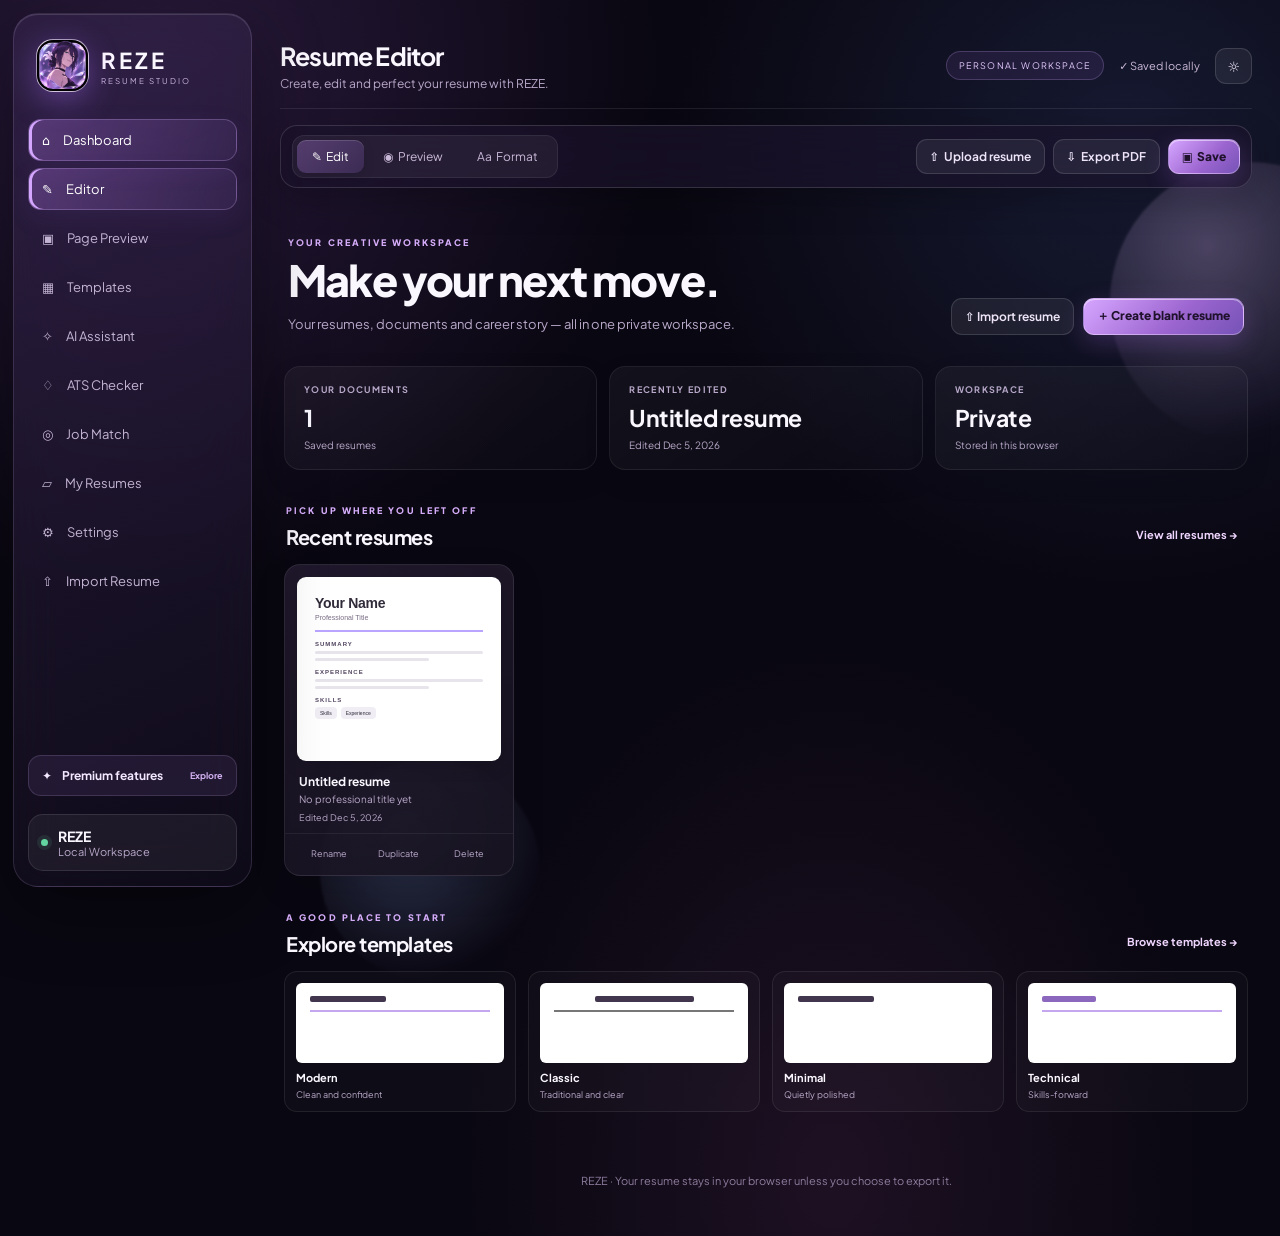
==== index.html @ 93ca51ef "Refresh REZE asset cache after upload navigation fix" ====
<!doctype html>
<html lang="en">
<head>
<meta charset="UTF-8"><meta name="viewport" content="width=device-width,initial-scale=1"><meta name="theme-color" content="#171222">
<title>REZE — Liquid Glass Resume Studio</title><meta name="description" content="A premium, private resume studio. Create, refine and preview your next move."><link rel="preload" as="image" href="./reze-logo.png"><link rel="stylesheet" href="./styles.css?v=reze-groq-hybrid-v1-20261116-uploadfix2-fix1">
</head>
<body>
<div class="app-shell">
<aside class="sidebar"><div class="brand"><div class="brand-mark"><img src="./reze-logo.png" alt="REZE anime-inspired character logo"></div><div><b>REZE</b><small>RESUME STUDIO</small></div></div>
<nav id="nav"><button class="nav-item active" data-view="dashboard">⌂ <span>Dashboard</span></button><button class="nav-item active" data-view="editor">✎ <span>Editor</span></button><button class="nav-item" data-view="preview">▣ <span>Page Preview</span></button><button class="nav-item" data-view="templates">▦ <span>Templates</span></button><button class="nav-item" data-view="assistant">✧ <span>AI Assistant</span></button><button class="nav-item" data-view="ats">♢ <span>ATS Checker</span></button><button class="nav-item" data-view="match">◎ <span>Job Match</span></button><button class="nav-item" data-view="resumes">▱ <span>My Resumes</span></button><button class="nav-item" data-view="settings">⚙ <span>Settings</span></button></nav>
<div class="side-bottom"><details class="premium-menu"><summary>✦ <span>Premium features</span><em>Explore</em></summary><div class="premium-menu-panel"><b>REZE Premium</b><small>Optional upgrades planned for a future release.</small><div class="premium-feature">Cloud AI resume analysis <i>Coming soon</i></div><div class="premium-feature">Advanced ATS insights <i>Coming soon</i></div><div class="premium-feature">Premium template collection <i>Coming soon</i></div><div class="premium-feature">Job-specific resume tailoring <i>Coming soon</i></div><p>No payment is collected in this version.</p></div></details><div class="workspace"><span class="status-dot"></span><div><b>REZE</b><small>Local Workspace</small></div></div></div></aside>
<main class="main"><header class="topbar"><div><h1>Resume Editor</h1><p>Create, edit and perfect your resume with REZE.</p></div><div class="top-actions"><span class="draft-label">PERSONAL WORKSPACE</span><span id="saveState">✓ Saved locally</span><button class="icon-btn" id="themeToggle" title="Toggle theme">☼</button></div></header>
<div class="toolbar"><div class="tabs"><button class="tab active" data-view="editor">✎ &nbsp;Edit</button><button class="tab" data-view="preview">◉ &nbsp;Preview</button><button class="tab" data-view="templates">Aa &nbsp;Format</button></div><div class="toolbar-actions"><button class="btn secondary" type="button" id="openUpload">⇧ &nbsp;Upload resume</button><input id="importFile" type="file" accept=".json,.txt,.pdf,.docx" hidden><button class="btn secondary" id="exportPdf">⇩ &nbsp;Export PDF</button><button class="btn primary" id="saveBtn">▣ &nbsp;Save</button></div></div>
<section id="view-dashboard" class="view active">
<div class="dashboard-shell">
  <div class="dashboard-welcome"><div><div class="eyebrow">YOUR CREATIVE WORKSPACE</div><h2>Make your next move.</h2><p>Your resumes, documents and career story — all in one private workspace.</p></div><div class="dashboard-actions"><button class="btn secondary" id="dashboardImport">⇧ Import resume</button><button class="btn primary" id="dashboardCreate">＋ Create blank resume</button></div></div>
  <div class="dashboard-stat-row"><div class="dashboard-stat"><span>YOUR DOCUMENTS</span><b id="dashboardDocCount">0</b><small>Saved resumes</small></div><div class="dashboard-stat"><span>RECENTLY EDITED</span><b id="dashboardRecentName">—</b><small id="dashboardRecentDate">No recent activity</small></div><div class="dashboard-stat"><span>WORKSPACE</span><b>Private</b><small>Stored in this browser</small></div></div>
  <div class="dashboard-section-heading"><div><div class="eyebrow">PICK UP WHERE YOU LEFT OFF</div><h3>Recent resumes</h3></div><button class="text-action" id="dashboardViewAll">View all resumes →</button></div>
  <div class="resume-card-grid" id="dashboardRecentGrid"><div class="dashboard-empty"><div class="empty-symbol">✧</div><h3>Your next chapter starts here.</h3><p>Create a blank resume or import an existing document. Your first draft will appear here.</p><button class="btn primary" id="dashboardEmptyCreate">Create your first resume</button></div></div>
  <div class="dashboard-section-heading template-discovery-head"><div><div class="eyebrow">A GOOD PLACE TO START</div><h3>Explore templates</h3></div><button class="text-action" id="dashboardTemplates">Browse templates →</button></div>
  <div class="dashboard-template-strip"><button class="dashboard-template" data-dashboard-template="modern"><span class="mini-paper modern-paper"></span><b>Modern</b><small>Clean and confident</small></button><button class="dashboard-template" data-dashboard-template="classic"><span class="mini-paper classic-paper"></span><b>Classic</b><small>Traditional and clear</small></button><button class="dashboard-template" data-dashboard-template="minimal"><span class="mini-paper minimal-paper"></span><b>Minimal</b><small>Quietly polished</small></button><button class="dashboard-template" data-dashboard-template="technical"><span class="mini-paper technical-paper"></span><b>Technical</b><small>Skills-forward</small></button></div>
</div></section>
<section id="view-upload" class="view"><div class="upload-page"><div class="upload-title"><div class="upload-title-icon">⇧</div><div><div class="eyebrow">DOCUMENT WORKSPACE</div><h2>Import your resume</h2><p>Bring your existing resume into REZE and turn it into an editable draft.</p></div></div><div class="upload-dropzone" id="uploadDropzone" role="button" tabindex="0" aria-label="Choose a resume file"><div class="upload-cloud">⇧</div><h3>Drop your resume here</h3><p>or choose a file from your device</p><button class="btn primary browse-btn" id="browseFiles" type="button">▱ &nbsp; Browse files</button><div class="format-row"><span class="format-chip pdf-chip">PDF</span><span class="format-chip docx-chip">DOCX</span><span class="format-chip">TXT</span><span class="format-chip json-chip">{ } JSON</span><i></i><small>Up to 20 MB</small></div></div><div id="uploadProgress" class="upload-progress" hidden aria-live="polite"><div class="upload-progress-top"><div class="upload-progress-file"><span class="upload-progress-icon">⇧</span><div><b id="uploadProgressName">Preparing upload</b><small id="uploadProgressStatus">Getting your file ready…</small></div></div><strong id="uploadProgressPercent">0%</strong></div><div class="upload-progress-track" role="progressbar" aria-label="Upload progress" aria-valuemin="0" aria-valuemax="100" aria-valuenow="0" id="uploadProgressBar"><i id="uploadProgressFill"></i></div></div><div class="upload-panels"><div class="upload-panel"><h3>☷ &nbsp; Import options</h3><label class="import-choice"><input type="radio" name="importMode" value="extract" checked><span><b>Extract text into editor</b><small>Convert your resume into editable sections (recommended)</small></span></label><p class="hint">Your original file is kept separately and is never overwritten.</p></div><div class="upload-panel"><div class="upload-files-head"><h3>▤ &nbsp; Your files</h3><button class="mini-tool upload-manage-toggle" id="toggleFileManage" type="button" aria-pressed="false" title="Select files to manage">✎ &nbsp; Edit</button></div><div id="uploadSelectionBar" class="upload-selection-bar" hidden><label class="upload-select-all"><input id="selectAllUploads" type="checkbox"> Select all</label><span id="uploadSelectionCount">0 selected</span><div class="upload-selection-actions"><button class="btn danger-soft" id="deleteSelectedUploads" type="button" disabled>Delete</button><button class="btn secondary" id="moreUploadActions" type="button" disabled title="More file actions will be added later">More options · soon</button></div></div><div id="uploadFileCard" class="upload-empty">Your document library is empty. Upload a file to get started.</div><div class="upload-file-actions" id="uploadFileActions" hidden><button class="btn secondary" id="downloadOriginalUpload" type="button">Download original</button><button class="btn primary" id="downloadEditedUpload" type="button">Download edited copy</button></div></div></div><section class="uploaded-editor-panel" id="uploadedEditorPanel" hidden><div class="uploaded-editor-head"><div><div class="eyebrow">YOUR UPLOADED DOCUMENT</div><h3 id="uploadedDocTitle">Document workspace</h3><p>View the original and edit the extracted document content here. Your original upload remains untouched.</p></div><div class="uploaded-editor-actions"><button class="btn secondary" id="saveUploadedEdits" type="button">Save edits</button><button class="btn primary" id="exportUploadedEdits" type="button">Export edited copy</button></div></div><div class="uploaded-editor-grid"><div class="uploaded-original-column"><div class="uploaded-column-title">Original upload <span class="original-lock">Original · unchanged</span></div><div id="uploadedOriginalViewer" class="uploaded-original-viewer"><div class="upload-empty">Your uploaded document preview will appear here.</div></div></div><div class="uploaded-edit-column"><div class="uploaded-column-title">Editable version <span class="edit-status" id="uploadedEditStatus">Ready to edit</span></div><div class="uploaded-edit-hint">Click anywhere in the document and edit the text directly. Use the toolbar for basic formatting.</div><div class="uploaded-format-toolbar"><button type="button" data-upload-command="bold"><b>B</b></button><button type="button" data-upload-command="italic"><i>I</i></button><button type="button" data-upload-command="underline"><u>U</u></button><button type="button" data-upload-command="insertUnorderedList">• List</button><button type="button" data-upload-command="undo">↶</button><button type="button" data-upload-command="redo">↷</button></div><article id="uploadedEditableDocument" class="uploaded-editable-document" contenteditable="true" spellcheck="true" aria-label="Editable imported document"></article></div></div><p class="uploaded-export-note">The edited copy is rebuilt from the editable content. Complex original formatting may not be preserved exactly when exporting.</p></section><div class="upload-privacy">◇ &nbsp; Your files stay in this browser unless you export them.</div><div class="upload-note"><b>About same-format downloads</b><p>REZE keeps the original untouched and can export your edited resume as PDF or DOCX. Exported files retain the selected format, but the layout may be rebuilt from the editable resume fields rather than perfectly matching the source document.</p></div></div></section>
<section id="view-editor" class="view"><div class="editor-layout"><div class="form-card"><div class="section-head editor-heading"><div><div class="eyebrow">YOUR DOCUMENT WORKSPACE</div><h2>Build your story.</h2><p>Make changes on the left. Your resume updates instantly on the right.</p></div><button class="btn small secondary" id="clearBtn">Reset draft</button></div><div class="editor-progress"><div><span>Resume completeness</span><b id="editorProgressValue">0%</b></div><div class="progress-track"><i id="editorProgressBar"></i></div></div><div class="field-grid"><label>Full name<input data-field="name" placeholder="Your full name"></label><label>Professional title<input data-field="title" placeholder="e.g. Cybersecurity Analyst"></label><label>Email<input data-field="email" type="email" placeholder="you@example.com"></label><label>Phone<input data-field="phone" placeholder="+91 ..."></label><label>Location<input data-field="location" placeholder="City, Country"></label><label>LinkedIn / Portfolio<input data-field="links" placeholder="linkedin.com/in/..."></label></div>
<div class="form-section"><h3>Professional summary</h3><textarea data-field="summary" rows="4" placeholder="Write a concise professional summary..."></textarea></div>
<div class="form-section"><div class="section-head"><h3>Work experience</h3><button class="btn small secondary" id="addExperience">＋ Add role</button></div><div id="experienceList"></div></div>
<div class="form-section"><div class="section-head"><h3>Education</h3><button class="btn small secondary" id="addEducation">＋ Add education</button></div><div id="educationList"></div></div>
<div class="form-section"><div class="section-head"><div><h3>Skills</h3><span class="hint">Add a bold heading followed by its description.</span></div><button class="btn small secondary" id="addSkillGroup" type="button">＋ Add heading</button></div><div id="skillGroupList"></div></div>
<div class="form-section"><div class="section-head"><h3>Projects & certifications</h3><button class="btn small secondary" id="addExtra">＋ Add item</button></div><div id="extraList"></div></div>
</div><aside class="preview-card"><div class="preview-head"><div><b>Live document</b><small><span class="live-indicator"></span> Updates as you type</small></div><div class="preview-tools"><button class="mini-tool" id="zoomOut" type="button" title="Zoom out">−</button><span id="zoomValue">100%</span><button class="mini-tool" id="zoomIn" type="button" title="Zoom in">＋</button><button class="mini-tool" id="fitPreview" type="button" title="Fit page">Fit</button><select id="paperSize"><option>A4</option><option>Letter</option></select></div></div><div id="editorPreviewPages" class="editor-preview-pages" aria-live="polite"></div><article id="resumePreview" class="resume-paper" aria-hidden="true"></article></aside></div></section>
<section id="view-preview" class="view">
<div class="page-preview-workspace">
 <div class="page-preview-heading"><div><div class="eyebrow">DOCUMENT LAYOUT</div><h2>Page Preview</h2><p>See how your resume flows across real A4 pages before exporting.</p></div>
  <div class="page-preview-controls">
   <span class="page-count-pill" id="pageCountLabel">Preparing pages…</span>
   <button class="mini-tool" id="largeZoomOut" type="button" aria-label="Zoom out">−</button><span id="largeZoomValue">100%</span><button class="mini-tool" id="largeZoomIn" type="button" aria-label="Zoom in">＋</button>
   <button class="btn secondary" id="editFromPreview" type="button">✎ &nbsp; Edit fields</button><button class="btn primary" id="togglePreviewEdit" type="button" aria-pressed="false">✎ &nbsp; Edit on page</button>
   <select id="previewPaperSize" aria-label="Paper size"><option value="A4">A4</option><option value="Letter">Letter</option></select>
   <button class="btn secondary" id="downloadOriginal" type="button">Original file</button>
   <button class="btn secondary" id="downloadWorking" type="button">Working copy</button>
   <button class="btn primary" id="printBtn">Export PDF</button>
  </div>
 </div>
 <div id="previewEditTools" class="preview-edit-tools" hidden aria-label="Resume text formatting"><span class="preview-edit-hint">Choose a section’s pencil to edit it, or edit anywhere on the page</span><button type="button" data-preview-command="bold" title="Bold"><b>B</b></button><button type="button" data-preview-command="italic" title="Italic"><i>I</i></button><button type="button" data-preview-command="underline" title="Underline"><u>U</u></button><button type="button" data-preview-command="insertUnorderedList" title="Bulleted list">• List</button><button type="button" data-preview-command="undo" title="Undo">↶</button><button type="button" data-preview-command="redo" title="Redo">↷</button><button type="button" id="finishPreviewEdit" class="btn primary" title="Save inline edits">Done</button></div>
 <div class="page-preview-stage"><div id="previewPages" class="preview-pages" aria-live="polite"></div></div>
 <p id="originalFileStatus" class="page-preview-footnote">Your original upload remains unchanged. The pages shown here are generated from your editable resume content.</p>
 <article id="resumePreviewLarge" class="resume-paper large preview-pagination-source" aria-hidden="true"></article>
</div></section>
<section id="view-templates" class="view"><div class="template-workspace"><div class="page-card template-picker"><div class="eyebrow">DESIGN YOUR DOCUMENT</div><h2>Choose a template</h2><p>Select a style to see how your current resume changes. Your content stays intact.</p><div class="template-grid">
<button class="template-option selected" data-template="modern"><div class="mini modern-mini"></div><b>Modern</b><small>Balanced, contemporary</small></button>
<button class="template-option" data-template="classic"><div class="mini classic-mini"></div><b>Classic</b><small>Traditional and formal</small></button>
<button class="template-option" data-template="minimal"><div class="mini minimal-mini"></div><b>Minimal</b><small>Simple, ATS-friendly</small></button>
<button class="template-option" data-template="executive"><div class="mini executive-mini"></div><b>Executive</b><small>Confident leadership style</small></button>
<button class="template-option" data-template="technical"><div class="mini technical-mini"></div><b>Technical</b><small>Skills-forward structure</small></button>
<button class="template-option" data-template="compact"><div class="mini compact-mini"></div><b>Compact</b><small>Dense, space-efficient</small></button>
<button class="template-option" data-template="creative"><div class="mini creative-mini"></div><b>Creative</b><small>Distinctive visual hierarchy</small></button></div><div class="form-section"><h3>Accent colour</h3><input type="color" id="accent" value="#a66be8"></div></div><aside class="template-preview-panel"><div class="preview-head"><div><b>Live template preview</b><small>Scaled preview of your current resume</small></div><span class="live-indicator"></span></div><div class="template-paper-wrap"><article id="templatePreview" class="resume-paper template-mini-paper"></article></div><p class="hint">Choose any template on the left. The preview updates immediately.</p><button class="btn primary" id="useTemplate" type="button">Use this template</button></aside></div></section>
<section id="view-ats" class="view"><div class="page-card narrow"><h2>ATS readiness</h2><p>A practical checklist based on the content in your current resume. This is a heuristic, not a guarantee of passing an ATS.</p><div class="score-row"><div class="score" id="atsScore">0%</div><div><b>Resume completeness</b><small id="atsLabel">Add your details to get started.</small></div></div><div id="atsChecks" class="checks"></div></div></section>
<section id="view-match" class="view"><div class="page-card narrow"><h2>Job description match</h2><p>Compare your resume wording with a job description. Only add skills you genuinely have.</p><label>Paste job description<textarea id="jobDescription" rows="10" placeholder="Paste the job description here..."></textarea></label><button class="btn primary" id="runMatch">Analyse match</button><div id="matchResults"></div></div></section>
<section id="view-assistant" class="view"><div class="page-card narrow"><h2>Writing assistant</h2><p>Local writing helpers. These suggestions do not invent experience or qualifications.</p><label>Paste a bullet or summary<textarea id="assistantInput" rows="5" placeholder="Paste text you want to improve..."></textarea></label><div class="button-row"><button class="btn primary" id="rewriteBullet">Strengthen wording</button><button class="btn secondary" id="makeConcise">Make concise</button></div><label>Suggestion<textarea id="assistantOutput" rows="5" readonly></textarea></label><button class="btn secondary" id="useSuggestion">Use in summary</button></div></section>
<section id="view-resumes" class="view"><div class="library-shell"><div class="library-header"><div><div class="eyebrow">YOUR DOCUMENT LIBRARY</div><h2>My resumes</h2><p>Manage your drafts and working copies. Original uploads stay separate and unchanged.</p></div><button class="btn primary" id="libraryCreate">＋ New resume</button></div><div class="library-toolbar"><input id="librarySearch" type="search" placeholder="Search resumes by name or title…"><select id="librarySort"><option value="updated">Recently updated</option><option value="name">Name</option><option value="created">Date created</option></select></div><div id="resumeLibraryGrid" class="resume-card-grid"></div><div id="savedResume" hidden></div><button class="btn secondary" id="loadSaved" hidden>Load saved resume</button></div></section>
<section id="view-settings" class="view"><div class="page-card narrow"><h2>Settings</h2><label class="setting-row">Appearance<select id="appearance"><option value="dark">Dark</option><option value="light">Light</option></select></label><label class="setting-row">Text cursor size<input type="range" id="cursorSize" min="1" max="4" value="2"></label><div class="form-section"><h3>Groq AI · Hybrid resume parsing</h3><p class="hint">REZE first extracts and classifies your resume in this browser. When you explicitly consent during an import, extracted text is sent to your Vercel API, which calls Groq. The original PDF/DOCX file is never sent to Groq.</p><label>Vercel API endpoint<input id="rezeGroqEndpoint" type="url" placeholder="https://your-project.vercel.app/api/resume/classify"></label><div class="button-row"><button class="btn secondary" id="saveGroqSettings" type="button">Save API endpoint</button><button class="btn secondary" id="testGroq" type="button">Test connection</button></div><p class="hint" id="groqStatus" aria-live="polite">Configure your deployed Vercel endpoint. The default example URL must be replaced with your actual deployment URL.</p><p class="hint">Store GROQ_API_KEY and GROQ_MODEL in Vercel Project → Settings → Environment Variables. Never add the key to GitHub, HTML, JavaScript, or browser storage. Use an HTTPS endpoint and restrict allowed origins to your REZE website.</p></div><p class="hint">Rules-based parsing always remains available. Groq is optional, runs only after per-import consent, and its suggestions must be reviewed before approval.</p></div></section>
<footer>REZE · Your resume stays in your browser unless you choose to export it.</footer></main></div>
<script src="./app.js?v=reze-groq-hybrid-v1-20261116-uploadfix2-fix1" defer></script><script src="./reze-import-engine.js?v=reze-groq-hybrid-v1-20261116-uploadfix2-fix1" defer></script><script src="./enhancements.js?v=reze-groq-hybrid-v1-20261116-uploadfix2-fix1" defer></script><script src="./editor-pro.js?v=reze-groq-hybrid-v1-20261116-uploadfix2-fix1" defer></script><script src="./liquid-glass.js?v=reze-groq-hybrid-v1-20261116-uploadfix2-fix1" defer></script><script src="./reze-v2.js?v=reze-groq-hybrid-v1-20261116-uploadfix2-fix1" defer></script><script src="./reze-phase2.js?v=reze-groq-hybrid-v1-20261116-uploadfix2-fix1" defer></script><script src="./reze-page-preview.js?v=reze-groq-hybrid-v1-20261116-uploadfix2-fix1" defer></script>
</body></html>
---- styles.css ----
@import url('https://fonts.googleapis.com/css2?family=Plus+Jakarta+Sans:wght@400;500;600;700;800&display=swap');
/* REZE Editor Studio — redesigned vanilla CSS */
:root{--bg:#100d18;--panel:#191423;--panel2:#211a2d;--panel3:#2a2038;--line:#392d49;--text:#f5effb;--muted:#a99bb8;--accent:#b77bec;--accent2:#e4b6ff;--paper:#fff;--ink:#28212e;--cursor:2px;font-family:"Plus Jakarta Sans",ui-sans-serif,system-ui,-apple-system,"Segoe UI",sans-serif;color-scheme:dark}
*{box-sizing:border-box}body{margin:0;background:radial-gradient(ellipse at 78% -15%,#342044 0,transparent 42%),var(--bg);color:var(--text);font-size:14px}button,input,textarea,select{font:inherit}button{cursor:pointer}button:focus-visible,input:focus-visible,textarea:focus-visible,select:focus-visible{outline:2px solid var(--accent2);outline-offset:2px}::selection{background:#a66be866}
.app-shell{min-height:100vh;display:grid;grid-template-columns:238px minmax(0,1fr)}.sidebar{height:100vh;position:sticky;top:0;padding:22px 16px 16px;background:rgba(19,14,27,.96);border-right:1px solid var(--line);display:flex;flex-direction:column;z-index:10}.brand{display:flex;align-items:center;gap:12px;padding:12px 10px 26px}.brand-mark{width:43px;height:43px;border-radius:14px;display:grid;place-items:center;background:linear-gradient(145deg,#e6baff,#8252ad);color:#271332;font-weight:900;font-size:25px;box-shadow:0 8px 25px #a66be844}.brand b{display:block;font-size:20px;letter-spacing:4px}.brand small{display:block;color:var(--muted);font-size:9px;letter-spacing:2px;margin-top:2px}.sidebar nav{display:grid;gap:6px}.nav-item{width:100%;display:flex;align-items:center;gap:13px;padding:12px 13px;border:1px solid transparent;border-radius:11px;background:transparent;color:#b9adc6;text-align:left;font-size:13px;transition:.18s}.nav-item:hover{background:#ffffff09;color:white}.nav-item.active{background:linear-gradient(100deg,#70458d55,#3a2a4c66);border-color:#805aa0;color:#fff;box-shadow:inset 3px 0 var(--accent)}.side-bottom{margin-top:auto}.workspace{display:flex;align-items:center;gap:10px;padding:13px;margin-top:18px;background:#ffffff08;border:1px solid var(--line);border-radius:12px}.workspace b,.workspace small{display:block}.workspace small{color:var(--muted);font-size:11px}.status-dot,.live-indicator{width:7px;height:7px;border-radius:50%;background:#63d5a0;display:inline-block;box-shadow:0 0 0 4px #63d5a01a}.main{min-width:0;padding:0 30px 25px;max-width:1800px;width:100%;margin:auto}.topbar{height:94px;display:flex;align-items:center;justify-content:space-between;border-bottom:1px solid var(--line)}.topbar h1{font-size:23px;letter-spacing:-.7px;margin:0 0 4px}.topbar p{color:var(--muted);margin:0;font-size:12px}.top-actions{display:flex;align-items:center;gap:15px}.draft-label{font-size:9px;letter-spacing:1.4px;color:#c5a3db;border:1px solid #694c7e;border-radius:30px;padding:7px 10px}#saveState{font-size:11px;color:#85d9ae}.icon-btn,.mini-tool{border:1px solid var(--line);background:var(--panel2);color:var(--text);border-radius:9px;padding:8px 11px}.toolbar{position:sticky;top:0;z-index:8;display:flex;align-items:center;justify-content:space-between;gap:12px;padding:15px 0;background:linear-gradient(var(--bg) 82%,transparent)}.tabs{display:flex;gap:4px;padding:4px;background:var(--panel);border:1px solid var(--line);border-radius:12px}.tab{border:0;border-radius:8px;padding:9px 15px;background:transparent;color:var(--muted);font-size:12px}.tab.active{background:#49335d;color:#fff;box-shadow:0 2px 10px #0002}.toolbar-actions,.button-row,.preview-tools{display:flex;align-items:center;gap:8px}.btn{border:1px solid var(--line);border-radius:9px;padding:9px 13px;background:var(--panel2);color:var(--text);font-size:12px;font-weight:650;transition:transform .15s,border-color .15s}.btn:hover{transform:translateY(-1px);border-color:#8661a2}.btn.primary{background:linear-gradient(120deg,#d5a1f5,#a66be8);border-color:transparent;color:#251332}.btn.secondary{background:var(--panel2)}.btn.small{padding:7px 10px;font-size:11px}.view{display:none}.view.active{display:block}.editor-layout{display:grid;grid-template-columns:minmax(430px,1fr) minmax(390px,.92fr);align-items:start;gap:20px}.form-card,.preview-card,.page-card{background:linear-gradient(160deg,#1d1728,#171220);border:1px solid var(--line);border-radius:16px;padding:21px;box-shadow:0 15px 45px #0002}.form-card{max-height:calc(100vh - 180px);overflow:auto;scrollbar-width:thin;scrollbar-color:#76568e transparent}.editor-heading{align-items:flex-start!important}.eyebrow{font-size:9px;letter-spacing:1.8px;color:#c39be0;font-weight:800;margin-bottom:8px}.section-head{display:flex;align-items:center;justify-content:space-between;gap:12px}.section-head h2{font-size:21px;letter-spacing:-.6px;margin:0 0 6px}.section-head p,.page-card>p{font-size:12px;line-height:1.55;color:var(--muted);margin:0}.editor-progress{margin:20px 0 18px;padding:12px 13px;border:1px solid var(--line);border-radius:11px;background:#ffffff05}.editor-progress>div:first-child{display:flex;justify-content:space-between;font-size:11px;color:var(--muted);margin-bottom:9px}.editor-progress b{color:#e9d6f7}.progress-track{height:5px;border-radius:10px;background:#392d49;overflow:hidden}.progress-track i{display:block;width:0;height:100%;background:linear-gradient(90deg,#9d62ce,#e1b5ff);border-radius:10px;transition:width .25s}.section-rail{position:sticky;top:72px;z-index:4;display:grid;grid-template-columns:repeat(3,minmax(0,1fr));gap:6px;padding:10px 0 14px;margin-bottom:14px;background:#1b1526;border-bottom:1px solid var(--line)}.section-rail>b{display:none}.section-rail button{display:flex;align-items:center;gap:7px;white-space:nowrap;overflow:hidden;text-overflow:ellipsis;border:1px solid var(--line);background:#241c31;color:var(--muted);border-radius:9px;padding:9px 10px;font-size:11px}.section-rail button.selected{background:#513668;color:#fff;border-color:#9867b7}.section-rail button span{color:#dcb5f5}.field-grid,.entry-grid{display:grid;grid-template-columns:1fr 1fr;gap:12px}.field-grid{margin-bottom:18px}label{display:block;color:#d8cde2;font-size:11px;font-weight:650}input:not([type=color]):not([type=range]),textarea,select{display:block;width:100%;margin-top:7px;border:1px solid #40334f;border-radius:9px;background:#120e1a;color:var(--text);padding:10px 11px;font-size:12px;transition:border-color .15s,box-shadow .15s}input:focus,textarea:focus,select:focus{border-color:#a975cf;box-shadow:0 0 0 3px #a975cf20;outline:0}textarea{resize:vertical;line-height:1.55}input::placeholder,textarea::placeholder{color:#756a82}.form-section{border-top:1px solid var(--line);padding-top:17px;margin-top:18px}.form-section h3{font-size:13px;margin:0}.form-section>.section-head{margin-bottom:10px}.hint{font-size:10px;color:var(--muted)}.entry{position:relative;border:1px solid var(--line);background:#211a2d;border-radius:12px;padding:14px;margin:10px 0}.entry-grid{margin-bottom:10px}.entry label{margin-top:8px}.remove{position:absolute;right:11px;top:10px;border:0;background:transparent;color:#d9a9b5;font-size:10px}.entry:has(.remove){padding-top:34px}.preview-card{position:sticky;top:82px;padding:15px;overflow:hidden}.preview-head{display:flex;align-items:center;justify-content:space-between;gap:12px;margin-bottom:14px}.preview-head b{font-size:13px}.preview-head small{display:block;color:var(--muted);font-size:10px;margin-top:4px}.live-indicator{width:6px;height:6px;margin-right:4px}.preview-tools{font-size:10px;color:var(--muted)}.mini-tool{padding:6px 9px;font-size:11px}.preview-head select{width:auto;margin:0;padding:7px 9px}.resume-paper{--resume-scale:1;background:var(--paper);color:var(--ink);width:100%;min-height:760px;padding:35px 38px;box-shadow:0 8px 28px #0004;overflow-wrap:anywhere;font-family:Arial,sans-serif;transform:scale(var(--resume-scale));transform-origin:top center}.resume-paper h2{font-size:25px;line-height:1.1;margin:0;color:var(--ink)}.resume-paper .resume-title{font-size:12px;color:var(--accent);font-weight:700;text-transform:uppercase;letter-spacing:1.4px;margin-top:6px}.resume-paper .contact{font-size:10px;color:#625b68;margin:12px 0 20px}.resume-paper h3{font-size:11px;letter-spacing:1.2px;text-transform:uppercase;border-bottom:2px solid var(--accent);padding-bottom:5px;margin:19px 0 8px}.resume-paper p,.resume-paper li{font-size:10px;line-height:1.5;margin:4px 0}.resume-paper ul{padding-left:17px;margin:5px 0}.resume-paper .item-head{display:flex;justify-content:space-between;gap:8px;font-size:10px;font-weight:700}.resume-paper .muted{color:#716a78;font-size:9px}.resume-paper .skills{display:flex;flex-wrap:wrap;gap:5px}.resume-paper .skills span{background:#eee5f7;padding:4px 7px;border-radius:20px;font-size:9px}.resume-paper.classic header{text-align:center;border-bottom:1px solid #777;padding-bottom:12px}.resume-paper.classic .resume-title{color:#444}.resume-paper.minimal header{border-left:3px solid var(--accent);padding-left:12px}.resume-paper.minimal h3{border-bottom:1px solid #aaa;letter-spacing:.8px}.resume-paper.large{min-height:1050px;padding:55px 62px}.preview-only{max-width:900px;margin:0 auto}.preview-only .resume-paper{width:min(100%,794px);margin:auto}.page-card{max-width:900px;margin:0 auto}.page-card.narrow{max-width:760px}.template-grid{display:grid;grid-template-columns:repeat(3,1fr);gap:15px;margin:22px 0}.template-option{background:#2a2140;border:1px solid var(--line);border-radius:12px;padding:12px;color:var(--text);text-align:left}.template-option.selected{border:2px solid var(--accent)}.template-option b,.template-option small{display:block;margin-top:8px}.template-option small{color:var(--muted)}.mini{height:150px;background:white;border-radius:5px;position:relative;padding:18px}.mini:before{content:"";display:block;width:55%;height:10px;background:#30283a;margin-bottom:12px;box-shadow:0 20px 0 -3px #b7a8c4,0 40px 0 -3px #b7a8c4,0 60px 0 -3px #b7a8c4,0 85px 0 -3px #b7a8c4}.classic-mini:before{width:100%;height:15px;border-bottom:2px solid #333;background:transparent}.minimal-mini:before{width:40%;height:8px;background:#999}.score-row{display:flex;align-items:center;gap:17px;margin:22px 0}.score{width:84px;height:84px;border:7px solid var(--accent);border-radius:50%;display:grid;place-items:center;font-size:23px;font-weight:800}.score-row small{display:block;color:var(--muted)}.checks{display:grid;gap:8px}.check{padding:12px;border-radius:9px;background:#2a2140;display:flex;justify-content:space-between}.check em{font-style:normal;color:#5bd3a1}.check.missing em{color:#e7b36b}.match-tag{display:inline-block;background:#3d2d54;color:#e6caff;padding:6px 9px;border-radius:20px;margin:4px;font-size:12px}.setting-row{display:flex;justify-content:space-between;align-items:center;padding:12px 0;border-bottom:1px solid var(--line)}.setting-row select,.setting-row input{width:180px}footer{text-align:center;color:#847993;font-size:11px;padding:28px 0 8px}.resume-library{border-top:1px solid var(--line);margin-top:24px;padding-top:20px}.library-head,.library-item{display:flex;align-items:center;justify-content:space-between;gap:12px}.library-head h3{margin:0 0 4px}.library-head p,.library-item small{display:block;color:var(--muted);font-size:12px;margin:0}.library-item{padding:13px;margin-top:9px;border:1px solid var(--line);border-radius:11px;background:var(--panel2)}.library-actions{display:flex;gap:6px;flex-wrap:wrap}.btn.danger{color:#ffb6c5}.empty-library{color:var(--muted);padding:18px;border:1px dashed var(--line);border-radius:10px}body.light{--bg:#f2edf7;--panel:#fff;--panel2:#f8f3fc;--line:#e1d5eb;--text:#2b2334;--muted:#766b80;color-scheme:light}body.light .sidebar{background:#fff}body.light .nav-item{color:#50445e}body.light .nav-item.active{color:white}body.light .form-card,body.light .preview-card,body.light .page-card{background:#fff}body.light input:not([type=color]):not([type=range]),body.light textarea,body.light select,body.light .entry,body.light .template-option,body.light .check{background:#f8f5fb;color:#2b2334}body.light .workspace{background:#f8f5fb}body.light .tabs{background:#fff}body.light .btn{color:#332840}body.light .btn.primary{color:#24152f}body.light .section-rail{background:#fff}body.light .section-rail button{background:#f7f1fb;color:#5c4c69}body.light .section-rail button.selected{background:#513668;color:#fff}
@media(max-width:1180px){.editor-layout{grid-template-columns:1fr}.preview-card{position:relative;top:auto}.form-card{max-height:none}.resume-paper{max-width:794px;margin:auto}}
@media(max-width:780px){.app-shell{display:block}.sidebar{position:relative;height:auto;padding:10px}.brand{padding:5px 8px 12px}.sidebar nav{display:flex;overflow:auto}.nav-item{min-width:max-content;width:auto;padding:9px 12px}.side-bottom{display:none}.main{padding:0 12px 20px}.topbar{height:76px}.topbar h1{font-size:19px}.draft-label{display:none}.toolbar{flex-wrap:wrap}.toolbar-actions{flex-wrap:wrap}.editor-layout{display:block}.preview-card{margin-top:14px}.field-grid,.entry-grid{grid-template-columns:1fr}.template-grid{grid-template-columns:1fr}.resume-paper{padding:25px 22px;min-height:650px}.resume-paper.large{padding:30px 24px}.tabs{width:100%;justify-content:space-between}.tab{padding:9px 12px}.section-rail{top:0;grid-template-columns:repeat(2,minmax(0,1fr))}.library-head,.library-item{align-items:flex-start;flex-direction:column}.preview-head{align-items:flex-start}.preview-tools{flex-wrap:wrap}}
@media print{@page{size:A4;margin:0}body{background:#fff!important;color:#111!important}.sidebar,.topbar,.toolbar,footer,.preview-head,.form-card{display:none!important}.app-shell{display:block}.main{padding:0}.view{display:none!important}#view-editor{display:block!important}.editor-layout{display:block}.preview-card{border:0;padding:0;background:#fff}.resume-paper{box-shadow:none;min-height:0;width:210mm;height:auto;margin:0 auto;padding:16mm 17mm;transform:none!important}.resume-paper h2{font-size:24pt}.resume-paper p,.resume-paper li{font-size:10pt}.resume-paper h3{font-size:11pt;page-break-after:avoid}}

/* ─────────────────────────────────────────────────────────────
   REZE LIQUID GLASS — premium visual layer
   Keeps the original app structure and all existing selectors.
   ───────────────────────────────────────────────────────────── */
:root{
 --bg:#090711;--panel:rgba(25,19,39,.62);--panel2:rgba(38,27,57,.58);--panel3:rgba(67,45,91,.52);
 --line:rgba(224,195,255,.16);--text:#fbf7ff;--muted:#b9a9ca;--accent:#c28bff;--accent2:#f0d6ff;
 --glass-shadow:0 22px 70px rgba(0,0,0,.38),inset 0 1px 0 rgba(255,255,255,.13);
 --glass-blur:blur(24px) saturate(155%);
}
body{min-height:100vh;background:radial-gradient(ellipse at 12% 5%,rgba(123,73,169,.28),transparent 32%),radial-gradient(ellipse at 88% 12%,rgba(68,92,164,.22),transparent 29%),radial-gradient(ellipse at 65% 95%,rgba(168,81,154,.13),transparent 32%),#090711;}
body:before{content:"";position:fixed;inset:0;pointer-events:none;z-index:-1;opacity:.22;background-image:linear-gradient(rgba(255,255,255,.025) 1px,transparent 1px),linear-gradient(90deg,rgba(255,255,255,.025) 1px,transparent 1px);background-size:52px 52px;mask-image:linear-gradient(to bottom,black,transparent 85%)}
.app-shell{grid-template-columns:252px minmax(0,1fr);gap:0;padding:13px;min-height:100vh;}
.sidebar{height:calc(100vh - 26px);top:13px;margin-right:13px;border:1px solid rgba(224,195,255,.15);border-radius:25px;background:linear-gradient(155deg,rgba(49,35,69,.76),rgba(17,13,27,.68));backdrop-filter:var(--glass-blur);-webkit-backdrop-filter:var(--glass-blur);box-shadow:var(--glass-shadow);padding:20px 14px 15px;}
.brand{padding:5px 8px 27px;gap:12px}.brand-mark{width:53px;height:53px;overflow:hidden;border-radius:17px;padding:0;background:linear-gradient(135deg,rgba(240,214,255,.8),rgba(132,87,190,.38));border:1px solid rgba(255,255,255,.42);box-shadow:0 8px 30px rgba(171,113,255,.38),inset 0 1px 0 #fff8;position:relative}.brand-mark:after{content:"";position:absolute;inset:0;background:linear-gradient(125deg,transparent 25%,rgba(255,255,255,.48) 48%,transparent 66%);transform:translateX(-120%);animation:logoSheen 6s ease-in-out infinite}.brand-mark img{width:100%;height:100%;object-fit:cover;object-position:center 28%;display:block}.brand b{font-size:22px;letter-spacing:3px}.brand small{letter-spacing:2px;font-size:8px;color:#cbb5df}
.sidebar nav{gap:7px}.nav-item{border:1px solid transparent;border-radius:13px;padding:12px 13px;color:#c4b4d4;transition:transform .22s,background .22s,border-color .22s,box-shadow .22s}.nav-item:hover{transform:translateX(3px);background:rgba(255,255,255,.07);border-color:rgba(255,255,255,.1)}.nav-item.active{background:linear-gradient(105deg,rgba(177,117,231,.32),rgba(113,83,161,.18));border-color:rgba(220,183,255,.25);box-shadow:inset 3px 0 0 #d5a6ff,0 8px 25px rgba(119,73,169,.12);color:#fff}.workspace{border:1px solid rgba(255,255,255,.1);background:rgba(255,255,255,.055);border-radius:15px;padding:12px}
.main{padding:10px 15px 28px;min-width:0}.topbar{height:86px;border-bottom:1px solid rgba(255,255,255,.09);margin-bottom:16px}.topbar h1{font-size:25px;letter-spacing:-.8px}.topbar p{color:#b9a9ca}.draft-label{border:1px solid rgba(212,172,255,.22);background:rgba(173,113,230,.1);border-radius:99px;padding:8px 12px;letter-spacing:1.2px;font-size:9px;color:#e4caff}.top-actions #saveState{color:#cbb9d9;font-size:11px}
.toolbar{position:sticky;top:8px;z-index:8;border:1px solid rgba(255,255,255,.14);border-radius:17px;padding:9px 11px;background:rgba(27,20,41,.69);backdrop-filter:var(--glass-blur);-webkit-backdrop-filter:var(--glass-blur);box-shadow:0 12px 35px rgba(0,0,0,.22);margin-bottom:17px}.tabs{background:rgba(255,255,255,.055);border:1px solid rgba(255,255,255,.07);padding:4px;border-radius:12px}.tab{border-radius:9px;color:#c9b8d8}.tab.active{background:linear-gradient(135deg,rgba(186,132,238,.32),rgba(111,77,156,.28));color:#fff;box-shadow:inset 0 1px 0 #ffffff25,0 4px 12px #0002}
.btn,.icon-btn,.mini-tool{border-radius:11px;transition:transform .2s,box-shadow .2s,background .2s,border-color .2s}.btn:hover,.icon-btn:hover,.mini-tool:hover{transform:translateY(-2px);box-shadow:0 8px 22px rgba(0,0,0,.2)}.btn.primary{background:linear-gradient(135deg,#d6a6ff,#9c65d0 58%,#7653b7);border:1px solid rgba(255,255,255,.27);color:#20122d;box-shadow:0 8px 25px rgba(164,104,220,.25),inset 0 1px 0 rgba(255,255,255,.5);font-weight:800}.btn.secondary,.icon-btn,.mini-tool{background:rgba(255,255,255,.065);border:1px solid rgba(255,255,255,.13);color:#eee4f8}.btn.secondary:hover,.mini-tool:hover{background:rgba(194,139,255,.16);border-color:rgba(218,183,255,.3)}
.form-card,.preview-card,.page-card,.preview-only{background:linear-gradient(145deg,rgba(43,31,60,.72),rgba(20,16,31,.72));border:1px solid rgba(231,208,255,.16);border-radius:23px;backdrop-filter:var(--glass-blur);-webkit-backdrop-filter:var(--glass-blur);box-shadow:var(--glass-shadow);position:relative;overflow:hidden}.form-card:before,.preview-card:before,.page-card:before{content:"";position:absolute;left:0;right:0;top:0;height:1px;background:linear-gradient(90deg,transparent,rgba(255,255,255,.5),transparent);pointer-events:none}.form-card{padding:25px;scrollbar-color:#8662a8 transparent}.editor-heading h2{font-size:27px;letter-spacing:-1px}.editor-heading p{font-size:12px}.eyebrow{color:#d6adfa;letter-spacing:2.1px}.editor-progress{background:rgba(255,255,255,.045);border:1px solid rgba(255,255,255,.1);border-radius:14px;padding:15px}.progress-track{height:6px;background:rgba(255,255,255,.1)}.progress-track i{background:linear-gradient(90deg,#8e65d8,#e2baff,#91c5ff);box-shadow:0 0 16px #c08aff88}
.section-rail{background:rgba(28,20,42,.88);backdrop-filter:blur(16px);border-bottom-color:rgba(255,255,255,.1);padding:12px 0 15px}.section-rail button{background:rgba(255,255,255,.045);border-color:rgba(255,255,255,.1);border-radius:11px;color:#c8b8d7;transition:.2s}.section-rail button:hover{background:rgba(255,255,255,.1);transform:translateY(-1px)}.section-rail button.selected{background:linear-gradient(110deg,rgba(178,124,229,.33),rgba(110,78,153,.25));border-color:rgba(218,181,255,.4);box-shadow:inset 0 1px 0 #ffffff22;color:white}
input:not([type=color]):not([type=range]),textarea,select{background:rgba(8,6,15,.48);border:1px solid rgba(224,201,246,.15);border-radius:11px;padding:12px 13px;color:#fcf8ff}input:focus,textarea:focus,select:focus{border-color:#c99aff;box-shadow:0 0 0 3px rgba(185,129,244,.16),0 0 22px rgba(176,119,237,.09)}label{color:#e2d5ee}.form-section{border-top-color:rgba(255,255,255,.1)}.entry{background:rgba(255,255,255,.045);border-color:rgba(255,255,255,.11);border-radius:15px}.remove{color:#e9a9c2}
.preview-card{padding:17px}.preview-head{padding:3px 2px 12px}.preview-head b{font-size:14px}.live-indicator{display:inline-block;border-radius:50%;background:#75e4bd;box-shadow:0 0 10px #75e4bd;width:7px;height:7px}.resume-paper{border-radius:3px;box-shadow:0 18px 45px rgba(0,0,0,.35);transition:transform .2s ease;}
.template-option{background:rgba(255,255,255,.055);border:1px solid rgba(255,255,255,.13);border-radius:16px;transition:transform .22s,border-color .22s,box-shadow .22s}.template-option:hover{transform:translateY(-4px);box-shadow:0 15px 30px #0003}.template-option.selected{border:1px solid #d4a5ff;box-shadow:0 0 0 2px rgba(190,135,244,.15),0 12px 30px rgba(160,101,210,.15)}.check{background:rgba(255,255,255,.055);border:1px solid rgba(255,255,255,.08);border-radius:12px}.match-tag{background:rgba(176,126,226,.16);border:1px solid rgba(211,173,247,.14);color:#ead8fb}
.score{box-shadow:0 0 35px rgba(183,123,235,.12)}footer{color:#8d7c9d}
/* Ambient liquid orbs and pointer glow */
.glass-orb{position:fixed;z-index:-1;pointer-events:none;border-radius:50%;filter:blur(1px);opacity:.26;mix-blend-mode:screen;animation:orbFloat 18s ease-in-out infinite}.glass-orb.one{width:280px;height:280px;top:18%;right:-110px;background:radial-gradient(circle at 35% 30%,#e6c0ff,rgba(149,92,211,.08) 68%,transparent 72%)}.glass-orb.two{width:220px;height:220px;bottom:-80px;left:25%;background:radial-gradient(circle at 40% 35%,#91b5ff,rgba(108,76,177,.06) 70%,transparent 73%);animation-delay:-8s}.pointer-glow{position:fixed;width:300px;height:300px;border-radius:50%;pointer-events:none;z-index:-1;background:radial-gradient(circle,rgba(191,139,255,.10),transparent 68%);transform:translate(-50%,-50%);opacity:0;transition:opacity .3s}
@keyframes orbFloat{0%,100%{transform:translate3d(0,0,0) scale(1)}50%{transform:translate3d(-35px,28px,0) scale(1.12)}}@keyframes logoSheen{0%,60%,100%{transform:translateX(-120%)}75%{transform:translateX(120%)}}
@media(max-width:1180px){.app-shell{grid-template-columns:220px minmax(0,1fr)}.sidebar{margin-right:10px}.form-card{padding:19px}}
@media(max-width:780px){.app-shell{padding:7px}.sidebar{height:auto;top:0;margin:0 0 9px;border-radius:18px}.brand{padding:3px 7px 10px}.brand-mark{width:42px;height:42px;border-radius:13px}.main{padding:0 5px 20px}.toolbar{top:5px}.form-card,.preview-card,.page-card{border-radius:17px;padding:15px}.section-rail{grid-template-columns:repeat(2,minmax(0,1fr))}.topbar{height:auto;min-height:70px;padding:9px 0}.top-actions{gap:7px}.toolbar-actions .btn{padding:8px 10px;font-size:11px}}
@media(prefers-reduced-motion:reduce){*,*:before,*:after{animation-duration:.01ms!important;animation-iteration-count:1!important;scroll-behavior:auto!important;transition-duration:.01ms!important}}
body.light{--bg:#f1eafa;--panel:rgba(255,255,255,.7);--panel2:rgba(255,255,255,.58);--line:rgba(106,76,130,.18);--text:#2d2138;--muted:#74647f;background:radial-gradient(ellipse at 10% 0%,#ead7ff,transparent 35%),radial-gradient(ellipse at 95% 15%,#d9e4ff,transparent 32%),#f5f0fa;color:#2d2138}body.light .sidebar,body.light .form-card,body.light .preview-card,body.light .page-card,body.light .toolbar{background:rgba(255,255,255,.68);border-color:rgba(112,80,140,.18);color:#2d2138}body.light .topbar p,body.light .top-actions #saveState,body.light label{color:#574763}body.light input:not([type=color]):not([type=range]),body.light textarea,body.light select{background:rgba(255,255,255,.72);color:#2d2138;border-color:rgba(112,80,140,.2)}body.light .section-rail{background:rgba(255,255,255,.75)}body.light .section-rail button{background:rgba(105,70,135,.06);color:#574763}body.light .btn.secondary,body.light .icon-btn,body.light .mini-tool{color:#4d3a5d;background:rgba(105,70,135,.07)}body.light .entry,body.light .check,body.light .template-option{background:rgba(105,70,135,.055);color:#2d2138}


/* REZE appearance + page preview improvements */
body.light{
  --bg:#f3eef8;--panel:rgba(255,255,255,.82);--panel2:#fff;--panel3:#f4edf9;
  --line:#ded2e9;--text:#251b30;--muted:#75677f;--accent:#8750b5;--accent2:#a36acb;
  color-scheme:light;
  background:radial-gradient(ellipse at 78% -15%,#ead8fa 0,transparent 42%),var(--bg);
}
body.light .sidebar{background:rgba(250,247,253,.94)}
body.light .form-card,body.light .preview-card,body.light .page-card,body.light .topbar,body.light .toolbar{background:rgba(255,255,255,.72);border-color:var(--line)}
body.light input,body.light textarea,body.light select{background:#fff;color:var(--text);border-color:#d8cce2}
body.light .nav-item:hover,body.light .nav-item.active,body.light .tab.active{background:#eadcf5;color:#59347a}
body.light .btn.secondary,body.light .mini-tool{background:#fff;color:#4a3858;border-color:#ded2e9}
body.light .workspace{background:#f1eaf7}
body.light footer{color:#776a80}
#themeToggle{transition:transform .2s ease,background .2s ease}
#themeToggle:active{transform:rotate(-18deg) scale(.94)}
.preview-edit-toolbar{display:flex;align-items:center;gap:8px;max-width:900px;margin:12px auto;padding:10px;border:1px solid var(--line);border-radius:16px;background:rgba(255,255,255,.07);backdrop-filter:blur(18px)}
.preview-edit-toolbar button{min-width:36px;height:34px;border:1px solid var(--line);border-radius:9px;background:var(--panel2);color:var(--text)}
#resumePreviewLarge[contenteditable="true"]{outline:2px solid var(--accent);outline-offset:5px;cursor:text}
#resumePreviewLarge.page-editing{box-shadow:0 0 0 5px color-mix(in srgb,var(--accent) 18%,transparent),0 25px 80px #0003}
#originalFileStatus{max-width:900px;margin:14px auto 28px;padding:12px 16px;border:1px solid var(--line);border-radius:12px;background:var(--panel);line-height:1.5}
#view-preview .preview-head{max-width:900px;margin:0 auto;flex-wrap:wrap}
#view-preview .preview-tools{display:flex;gap:7px;align-items:center;flex-wrap:wrap}
label[for="importFile"]{display:inline-flex;align-items:center;gap:8px;position:relative;overflow:hidden;white-space:nowrap}
label[for="importFile"]:hover{border-color:var(--accent);box-shadow:0 8px 26px color-mix(in srgb,var(--accent) 20%,transparent)}
label[for="importFile"]::after{content:"PDF · DOCX · TXT";font-size:9px;letter-spacing:.7px;opacity:.65;margin-left:2px}
#view-preview .resume-paper{margin:18px auto 28px}
@media(max-width:720px){.preview-edit-toolbar{margin:10px 12px;flex-wrap:wrap}#originalFileStatus{margin:12px}}


/* Upload workspace — premium Liquid Glass */
.upload-page{max-width:1180px;margin:4px auto 30px}.upload-title{display:flex;align-items:center;gap:18px;margin:12px 0 25px}.upload-title-icon{width:68px;height:68px;display:grid;place-items:center;font-size:30px;border-radius:20px;color:#f5eaff;background:linear-gradient(145deg,#7540a7aa,#28203c);border:1px solid #c28af966;box-shadow:0 10px 35px #8c45d544}.upload-title h2{font-size:29px;letter-spacing:-.8px;margin:2px 0 5px}.upload-title p{margin:0;color:var(--muted)}.upload-dropzone{min-height:330px;border:1.5px dashed #b36af2;border-radius:24px;background:radial-gradient(ellipse at 50% 10%,#7744a933,transparent 60%),linear-gradient(135deg,#3a255777,#241b3977);box-shadow:inset 0 1px #ffffff20,0 18px 55px #09061155;display:flex;flex-direction:column;align-items:center;justify-content:center;text-align:center;padding:28px;transition:.2s}.upload-dropzone.drag-over{border-color:#e3b5ff;background:#8046b944;transform:translateY(-2px)}.upload-cloud{font-size:62px;line-height:1;color:#d9aaff;text-shadow:0 0 28px #bd75ff;margin-bottom:12px}.upload-dropzone h3{font-size:24px;margin:0 0 6px}.upload-dropzone p{color:var(--muted);margin:0 0 20px}.browse-btn{min-width:205px}.format-row{display:flex;align-items:center;gap:10px;flex-wrap:wrap;justify-content:center;margin-top:24px}.format-chip{padding:8px 13px;border:1px solid #ffffff24;border-radius:10px;background:#ffffff0c;font-size:12px;font-weight:700}.pdf-chip{color:#ff9b9b}.docx-chip{color:#8fcaff}.json-chip{color:#d9a3ff}.format-row i{height:22px;border-left:1px solid #ffffff33;margin:0 8px}.format-row small{color:var(--muted)}.upload-panels{display:grid;grid-template-columns:1fr 1.1fr;gap:20px;margin-top:20px}.upload-panel{padding:22px;border:1px solid var(--line);border-radius:22px;background:linear-gradient(145deg,#302343bb,#1d172bbb);backdrop-filter:var(--glass-blur);box-shadow:var(--glass-shadow);min-height:190px}.upload-panel h3{font-size:17px;margin:0 0 18px}.import-choice{display:flex;align-items:center;gap:13px;padding:14px;border:1px solid var(--line);border-radius:13px;background:#ffffff08;margin:9px 0;cursor:pointer}.import-choice:has(input:checked){border-color:#b36af2;background:#9a55d322;box-shadow:inset 0 0 0 1px #b36af233}.import-choice input{accent-color:#b36af2;width:18px;height:18px}.import-choice b,.import-choice small{display:block}.import-choice small{color:var(--muted);margin-top:3px;font-size:12px}.upload-files-head{display:flex;justify-content:space-between;align-items:center}.upload-files-head h3{margin-bottom:12px}.upload-empty{padding:18px;border:1px dashed var(--line);border-radius:13px;color:var(--muted);font-size:13px}.upload-file-card{display:flex;align-items:center;gap:13px;padding:14px;border:1px solid var(--line);border-radius:13px;background:#ffffff09}.upload-file-icon{width:42px;height:48px;border-radius:9px;display:grid;place-items:center;background:#8b3d4c;color:white;font-weight:800;font-size:11px}.upload-file-info{min-width:0;flex:1}.upload-file-info b{display:block;overflow-wrap:anywhere}.upload-file-info small{color:var(--muted)}.upload-ready{font-size:11px;color:#70dfb2;background:#2c9b6922;padding:6px 9px;border-radius:20px;white-space:nowrap}.upload-file-actions{display:flex;gap:9px;flex-wrap:wrap;margin-top:13px}.upload-privacy{text-align:center;color:var(--muted);margin:22px 0 12px;font-size:13px}.upload-note{max-width:780px;margin:0 auto;padding:14px 18px;border:1px solid var(--line);border-radius:14px;background:#ffffff06;color:var(--muted);font-size:12px}.upload-note b{color:var(--text)}.upload-note p{margin:5px 0 0;line-height:1.6}body.light .upload-dropzone{background:linear-gradient(135deg,#f5eaff,#eee3fa);border-color:#a66bd6}body.light .upload-panel{background:rgba(255,255,255,.78)}body.light .import-choice,body.light .upload-file-card,body.light .upload-note{background:#fff}body.light .upload-empty{background:#faf7fc}@media(max-width:850px){.upload-panels{grid-template-columns:1fr}.upload-title h2{font-size:23px}.upload-dropzone{min-height:290px;padding:20px}.upload-title-icon{width:56px;height:56px}}

/* REZE vNext: persistent document library, scrollable editor and template studio */
.upload-library{display:grid;gap:9px;max-height:390px;overflow:auto;padding-right:4px;scrollbar-width:thin;scrollbar-color:#80609a transparent}
.upload-file-card{min-width:0}.upload-file-card.is-selected{border-color:var(--accent);box-shadow:0 0 0 2px color-mix(in srgb,var(--accent) 18%,transparent)}
.upload-file-card .danger{color:#e5a0ad}.file-substatus{display:block;color:#75d8aa!important;font-size:10px;margin-top:4px}
.upload-panels{align-items:start}.upload-panel{min-width:0}.upload-dropzone{cursor:pointer}.upload-dropzone button{cursor:pointer}
.template-workspace{display:grid;grid-template-columns:minmax(420px,1fr) minmax(320px,.72fr);gap:20px;align-items:start}.template-picker{min-width:0}.template-preview-panel{position:sticky;top:90px;padding:18px;border:1px solid var(--line);border-radius:16px;background:var(--panel);box-shadow:0 15px 45px #0002;min-width:0}.template-paper-wrap{height:560px;overflow:auto;display:flex;justify-content:center;align-items:flex-start;padding:16px;background:rgba(0,0,0,.13);border:1px solid var(--line);border-radius:12px}.template-mini-paper{width:100%;max-width:360px;min-height:470px;transform-origin:top center;box-shadow:0 10px 30px #0003;font-size:7px!important;padding:22px!important;line-height:1.35!important;overflow:hidden}.template-mini-paper h2{font-size:17px!important}.template-mini-paper h3{font-size:9px!important;margin:10px 0 4px!important}.template-mini-paper p,.template-mini-paper li{font-size:7px!important;margin:3px 0!important}.template-mini-paper .contact{font-size:6px!important}.template-option{min-width:0}.template-option small{display:block}.template-option .mini{height:100px}.executive .resume-title{font-weight:800;letter-spacing:.08em;text-transform:uppercase}.executive header{border-bottom:3px double var(--accent);padding-bottom:16px}.technical h3{border-left:3px solid var(--accent);padding-left:8px}.compact h3{margin-top:10px;margin-bottom:3px}.compact p,.compact li{line-height:1.25}.creative header{background:linear-gradient(120deg,color-mix(in srgb,var(--accent) 18%,white),transparent);padding:18px;border-radius:8px}.creative h3{color:var(--accent);letter-spacing:.08em;text-transform:uppercase}
.executive-mini{background:linear-gradient(#eee 0 18%,#fff 18%);border-top:5px double #777}.technical-mini{background:linear-gradient(90deg,#ddd 0 24%,#fff 24%);border-left:5px solid #777}.compact-mini{background:repeating-linear-gradient(#fff 0 9px,#e8e8e8 10px 11px)}.creative-mini{background:linear-gradient(135deg,#eee 0 34%,#fff 34%);border-radius:12px 2px 2px 2px}.template-option.selected{border-color:var(--accent)}
.form-card{overflow-y:auto;overscroll-behavior:contain;scrollbar-gutter:stable;max-height:calc(100vh - 175px)}.form-card .entry{scroll-margin:20px}.form-card textarea{min-height:72px}.form-card input,.form-card textarea{font-size:13px;padding:11px 12px}.editor-layout{align-items:stretch}.template-preview-panel .btn{width:100%;margin-top:10px}
body.light .template-preview-panel{background:rgba(255,255,255,.85)}body.light .template-paper-wrap{background:#ece7f1}
@media(max-width:1000px){.template-workspace{grid-template-columns:1fr}.template-preview-panel{position:static}.template-paper-wrap{height:470px}.form-card{max-height:none}}
@media(max-width:780px){.template-workspace{display:flex;flex-direction:column}.template-preview-panel{width:100%}.upload-file-card{flex-wrap:wrap}.upload-file-info{min-width:60%}}

.uploaded-editor-panel{margin:24px 0;padding:22px;border:1px solid var(--line);border-radius:22px;background:linear-gradient(145deg,#251b34dd,#171220ee);box-shadow:0 18px 55px #0003;backdrop-filter:blur(18px)}.uploaded-editor-panel[hidden]{display:none}.uploaded-editor-head{display:flex;justify-content:space-between;align-items:flex-start;gap:20px;margin-bottom:18px}.uploaded-editor-head h3{font-size:22px;margin:0 0 5px}.uploaded-editor-head p{color:var(--muted);margin:0;line-height:1.5;font-size:12px}.uploaded-editor-actions{display:flex;gap:8px;flex-wrap:wrap}.uploaded-editor-grid{display:grid;grid-template-columns:minmax(0,1fr) minmax(0,1fr);gap:16px}.uploaded-original-column,.uploaded-edit-column{min-width:0;border:1px solid var(--line);border-radius:15px;overflow:hidden;background:#100d18}.uploaded-column-title{display:flex;align-items:center;justify-content:space-between;gap:10px;padding:12px 14px;background:#ffffff08;border-bottom:1px solid var(--line);font-weight:700;font-size:12px}.original-lock,.edit-status{font-size:10px;color:#8fdbb3;font-weight:600}.uploaded-original-viewer{height:720px;overflow:auto;background:#28222f}.uploaded-pdf-frame{width:100%;height:100%;min-height:720px;border:0;background:#fff}.uploaded-docx-original{max-width:100%;min-height:100%;padding:28px 34px;background:#fff;color:#24202a;font:12px/1.55 Arial,sans-serif;overflow-wrap:anywhere}.uploaded-docx-original img{max-width:100%;height:auto}.uploaded-docx-original table{max-width:100%;border-collapse:collapse}.uploaded-docx-original td,.uploaded-docx-original th{border:1px solid #bbb;padding:5px}.uploaded-text-original{white-space:pre-wrap;color:#28212e;background:#fff;margin:0;padding:24px;min-height:100%;font:12px/1.6 Arial,sans-serif}.uploaded-edit-hint{padding:10px 13px;color:var(--muted);font-size:11px;border-bottom:1px solid var(--line)}.uploaded-format-toolbar{display:flex;gap:6px;padding:9px 12px;border-bottom:1px solid var(--line);background:#ffffff06}.uploaded-format-toolbar button{min-width:34px;height:30px;border:1px solid var(--line);border-radius:8px;background:var(--panel2);color:var(--text);font-size:11px}.uploaded-editable-document{height:660px;overflow:auto;padding:28px 34px;background:#fff;color:#24202a;font:12px/1.55 Arial,sans-serif;outline:none;overflow-wrap:anywhere}.uploaded-editable-document:focus{box-shadow:inset 0 0 0 2px #b77bec}.uploaded-editable-document img{max-width:100%;height:auto}.uploaded-editable-document table{max-width:100%;border-collapse:collapse}.uploaded-editable-document td,.uploaded-editable-document th{border:1px solid #bbb;padding:5px}.uploaded-editable-document pre{white-space:pre-wrap;font:inherit}.uploaded-export-note{color:var(--muted);font-size:11px;line-height:1.5;margin:13px 2px 0}body.light .uploaded-editor-panel{background:rgba(255,255,255,.85)}body.light .uploaded-original-column,body.light .uploaded-edit-column{background:#fff}@media(max-width:900px){.uploaded-editor-grid{grid-template-columns:1fr}.uploaded-original-viewer{height:520px}.uploaded-pdf-frame{min-height:520px}.uploaded-editable-document{height:520px}.uploaded-editor-head{flex-direction:column}}

/* REZE v2 — premium dashboard and resume library */
.dashboard-shell,.library-shell{width:min(1480px,100%);margin:0 auto;padding:8px 4px 34px}
.dashboard-welcome,.library-header{display:flex;align-items:flex-end;justify-content:space-between;gap:24px;padding:24px 4px 26px}
.dashboard-welcome h2,.library-header h2{font-size:clamp(30px,3.4vw,43px);letter-spacing:-1.8px;line-height:1.1;margin:8px 0 10px;font-weight:800}
.dashboard-welcome p,.library-header p{color:var(--muted);font-size:13px;margin:0;max-width:550px;line-height:1.7}
.dashboard-actions{display:flex;gap:9px;flex-wrap:wrap}
.dashboard-stat-row{display:grid;grid-template-columns:repeat(3,minmax(0,1fr));gap:12px;margin:5px 0 35px}
.dashboard-stat{border:1px solid #ffffff12;border-radius:16px;padding:17px 19px;background:linear-gradient(145deg,#ffffff0b,#ffffff03);box-shadow:0 10px 30px #00000010}
.dashboard-stat>span{display:block;color:var(--muted);font-size:9px;letter-spacing:1.3px;font-weight:700}
.dashboard-stat>b{display:block;font-size:23px;margin:8px 0 2px;letter-spacing:-.5px;max-width:100%;overflow:hidden;text-overflow:ellipsis;white-space:nowrap}
.dashboard-stat>small{color:var(--muted);font-size:10px}
.dashboard-section-heading{display:flex;justify-content:space-between;align-items:flex-end;gap:12px;margin:0 2px 15px}
.dashboard-section-heading h3{font-size:20px;margin:5px 0 0;letter-spacing:-.5px}
.text-action{border:0;background:transparent;color:var(--accent2);font-size:11px;font-weight:700;padding:8px}
.resume-card-grid{display:grid;grid-template-columns:repeat(4,minmax(0,1fr));gap:15px}
.resume-library-card{min-width:0;overflow:hidden;border:1px solid #ffffff16;border-radius:16px;background:linear-gradient(145deg,#241c31dd,#171320ee);box-shadow:0 12px 32px #0002;transition:transform .18s,border-color .18s,box-shadow .18s}
.resume-library-card:hover{transform:translateY(-3px);border-color:#b9a4ff66;box-shadow:0 18px 38px #0003}
.resume-card-open{width:100%;display:block;text-align:left;background:none;border:0;padding:12px 12px 0;color:inherit}
.resume-thumb{height:184px;background:#fff;color:#302a39;border-radius:9px;padding:18px 18px 12px;overflow:hidden;box-shadow:0 5px 18px #0002;font-family:Arial,sans-serif}
.thumb-name{font-size:14px;font-weight:800;letter-spacing:-.3px;white-space:nowrap;overflow:hidden;text-overflow:ellipsis}
.thumb-title{font-size:7px;color:#796c84;margin-top:3px}
.thumb-rule{height:2px;background:#b9a4ff;margin:9px 0}
.thumb-heading{font-size:6px;font-weight:800;letter-spacing:1px;margin:8px 0 4px;color:#51445f}
.thumb-line{height:3px;width:68%;border-radius:4px;background:#e8e4ec;margin:4px 0}
.thumb-line.wide{width:100%}
.thumb-tags{display:flex;gap:4px;flex-wrap:wrap;margin-top:4px}
.thumb-tags i{font-style:normal;font-size:5px;padding:3px 5px;background:#f0edf5;border-radius:4px}
.resume-card-meta{display:grid;gap:4px;padding:13px 2px 10px}
.resume-card-meta b{font-size:12px;white-space:nowrap;overflow:hidden;text-overflow:ellipsis}
.resume-card-meta span{font-size:10px;color:var(--muted);white-space:nowrap;overflow:hidden;text-overflow:ellipsis}
.resume-card-meta small{font-size:9px;color:var(--muted);margin-top:3px}
.resume-card-actions{display:flex;gap:3px;padding:8px 10px 10px;border-top:1px solid #ffffff10}
.resume-card-actions button{flex:1;border:0;background:transparent;color:var(--muted);font-size:9px;padding:6px 2px;border-radius:6px}
.resume-card-actions button:hover{background:#ffffff0d;color:var(--text)}
.dashboard-empty{grid-column:1/-1;text-align:center;padding:38px 18px 42px;border:1px dashed #8d76aa66;border-radius:18px;background:linear-gradient(145deg,#ffffff08,#ffffff02)}
.empty-symbol{width:46px;height:46px;display:grid;place-items:center;margin:0 auto 12px;border-radius:15px;background:#b9a4ff20;color:#d8ccff;font-size:25px}
.dashboard-empty h3{font-size:17px;margin:0 0 7px}
.dashboard-empty p{font-size:11px;color:var(--muted);max-width:400px;line-height:1.6;margin:0 auto 18px}
.template-discovery-head{margin-top:36px}
.dashboard-template-strip{display:grid;grid-template-columns:repeat(4,minmax(0,1fr));gap:12px}
.dashboard-template{display:grid;gap:5px;text-align:left;padding:11px;border:1px solid #ffffff14;border-radius:13px;background:#ffffff06;color:var(--text);transition:.18s}
.dashboard-template:hover{border-color:#b9a4ff66;background:#b9a4ff0b}
.dashboard-template b{font-size:11px;margin-top:3px}.dashboard-template small{font-size:9px;color:var(--muted)}
.mini-paper{display:block;width:100%;height:80px;background:#fff;border-radius:6px;position:relative;overflow:hidden;padding:13px 14px}
.mini-paper:before{content:"";display:block;width:42%;height:6px;background:#42364f;border-radius:2px;margin-bottom:5px}
.mini-paper:after{content:"";display:block;width:100%;height:2px;background:#c4a7ef;margin:8px 0}
.mini-paper i{display:block;width:80%;height:3px;background:#e7e2ec;margin:4px 0;border-radius:2px}
.classic-paper:before{width:55%;margin-inline:auto}.classic-paper:after{background:#777}
.minimal-paper:after{display:none}.technical-paper:before{width:30%;background:#8b67bd}
.library-toolbar{display:flex;gap:10px;margin:4px 0 18px}
.library-toolbar input{flex:1;min-width:180px;border:1px solid var(--line);border-radius:10px;background:var(--panel2);color:var(--text);padding:11px 13px;font-size:12px}
.library-toolbar select{min-width:175px;border:1px solid var(--line);border-radius:10px;background:var(--panel2);color:var(--text);padding:10px;font-size:11px}
.library-empty{margin-top:10px}
body.light .dashboard-stat,body.light .resume-library-card{background:rgba(255,255,255,.82);border-color:#30234420;box-shadow:0 8px 25px #3023440c}
body.light .dashboard-template{background:#fff;border-color:#30234420;color:#302344}
body.light .resume-card-actions{border-color:#30234416}
body.light .resume-card-actions button{color:#71677d}
@media(max-width:1150px){.resume-card-grid{grid-template-columns:repeat(3,minmax(0,1fr))}}
@media(max-width:850px){.dashboard-welcome,.library-header{align-items:flex-start;flex-direction:column}.dashboard-stat-row{grid-template-columns:repeat(2,minmax(0,1fr))}.resume-card-grid{grid-template-columns:repeat(2,minmax(0,1fr))}.dashboard-template-strip{grid-template-columns:repeat(2,minmax(0,1fr))}}
@media(max-width:520px){.dashboard-stat-row{grid-template-columns:1fr}.resume-card-grid{grid-template-columns:1fr}.resume-thumb{height:220px}.library-toolbar{flex-direction:column}.library-toolbar select{width:100%}.dashboard-actions{width:100%}.dashboard-actions button{flex:1}}

/* Keep implementation-only native file controls out of the visible UI. */
[hidden], input[type="file"][hidden] { display: none !important; }


/* REZE editor layout correction — prevent section tabs covering fields.
   The editor now participates in normal page scrolling instead of creating a
   nested scroll region inside the glass card. */
#view-editor .editor-layout{align-items:start;min-height:0}
#view-editor .form-card{
  max-height:none !important;
  height:auto !important;
  overflow:visible !important;
  overscroll-behavior:auto;
  scrollbar-gutter:auto;
}
#view-editor .section-rail{
  position:relative !important;
  top:auto !important;
  z-index:1;
  display:grid;
  margin:18px 0 22px !important;
  padding:12px !important;
  border:1px solid rgba(220,190,255,.16) !important;
  border-radius:14px;
  background:rgba(32,23,47,.98) !important;
  backdrop-filter:none !important;
  -webkit-backdrop-filter:none !important;
  box-shadow:0 8px 22px rgba(0,0,0,.16);
}
#view-editor .section-rail button{min-height:40px;white-space:normal;line-height:1.3}
#view-editor .form-section,
#view-editor .field-grid{scroll-margin-top:18px}
#view-editor .form-section{padding-top:22px;margin-top:22px}
#view-editor .field-grid{row-gap:16px;margin-bottom:22px}
#view-editor .entry{margin:14px 0;padding-bottom:16px}
#view-editor .entry-grid{row-gap:14px}
#view-editor .preview-card{top:94px}
body.light #view-editor .section-rail{
  background:rgba(249,245,253,.99) !important;
  border-color:rgba(106,76,130,.2) !important;
  box-shadow:0 8px 22px rgba(56,36,72,.08);
}
@media(max-width:780px){
  #view-editor .form-card{max-height:none !important;overflow:visible !important}
  #view-editor .section-rail{position:relative !important;top:auto !important;grid-template-columns:repeat(2,minmax(0,1fr));}
  #view-editor .preview-card{position:relative;top:auto}
}


/* Phase 2 — full section workspace */
#view-editor .section-rail{display:grid;grid-template-columns:repeat(2,minmax(0,1fr));gap:7px}
.section-rail-item{display:grid;grid-template-columns:minmax(0,1fr) 28px 18px;align-items:center;gap:4px;min-width:0;padding:3px;border:1px solid rgba(220,190,255,.12);border-radius:11px;background:rgba(255,255,255,.035);transition:border-color .16s,background .16s,transform .16s}
.section-rail-item:hover{border-color:rgba(190,151,245,.4);background:rgba(183,124,236,.08)}
.section-rail-item .section-jump{min-width:0;display:flex;align-items:center;gap:8px;text-align:left;border:0;background:transparent;color:var(--text);padding:8px 9px;white-space:nowrap;overflow:hidden;text-overflow:ellipsis}
.section-rail-item .section-jump span{flex:0 0 auto;color:#d3b0f4}
.section-rail-item .section-visibility,.section-rail-item .drag-grip{display:grid;place-items:center;border:0;background:transparent;color:var(--muted);padding:5px;font-size:12px;cursor:pointer}
.section-rail-item .section-visibility:hover{color:var(--accent2)}
.section-rail-item .drag-grip{cursor:grab;font-size:17px;opacity:.7}
.section-rail-item.is-hidden{opacity:.58;border-style:dashed}
.section-rail-item.is-hidden .section-jump{text-decoration:line-through}
.section-rail-item.dragging{opacity:.35}
.section-rail-item.drag-over{border-color:var(--accent2);background:rgba(183,124,236,.18);transform:scale(1.01)}
.section-is-hidden{opacity:.5;filter:saturate(.45);border-style:dashed!important}
.phase2-custom-section-library{margin-top:28px;padding:20px;border:1px solid rgba(220,190,255,.16);border-radius:17px;background:rgba(255,255,255,.035)}
.phase2-custom-section-library>.section-head{align-items:center;margin-bottom:12px}
.phase2-custom-section-library h3{font-size:15px;margin:0 0 4px}
.custom-section-editor{margin-top:12px;padding:14px;border:1px solid var(--line);border-radius:13px;background:rgba(0,0,0,.12)}
.custom-section-title-row{display:flex;align-items:flex-end;gap:12px}
.custom-section-title-row label{flex:1}
.custom-section-title-row .danger{color:#e7a5b6}
.rich-toolbar{display:flex;gap:6px;margin:10px 0 0;padding:8px;border:1px solid var(--line);border-bottom:0;border-radius:9px 9px 0 0;background:rgba(255,255,255,.035)}
.rich-toolbar button{min-width:32px;height:28px;border:1px solid var(--line);border-radius:7px;background:var(--panel2);color:var(--text);font-size:11px}
.custom-rich-editor{min-height:105px;padding:12px;border:1px solid var(--line);border-radius:0 0 9px 9px;background:rgba(12,9,18,.5);color:var(--text);font-size:12px;line-height:1.65;outline:none;white-space:pre-wrap}
.custom-rich-editor:focus{border-color:var(--accent);box-shadow:0 0 0 3px rgba(183,124,236,.12)}
.custom-rich-editor:empty:before{content:attr(data-placeholder);color:var(--muted);pointer-events:none}
.custom-section-form{border-style:dashed!important}
body.light .section-rail-item{background:rgba(100,65,130,.035);border-color:rgba(100,65,130,.12)}
body.light .custom-section-editor{background:rgba(100,65,130,.035)}
body.light .custom-rich-editor{background:#fff;color:#2b2334}
@media(max-width:620px){#view-editor .section-rail{grid-template-columns:1fr}.section-rail-item .section-jump{white-space:normal}.custom-section-title-row{align-items:stretch;flex-direction:column}}


/* Phase 3 — clean, true paginated resume preview */
#view-preview .page-preview-workspace{width:min(1240px,100%);margin:0 auto;padding:8px 0 32px}
.page-preview-heading{display:flex;justify-content:space-between;align-items:flex-end;gap:22px;padding:18px 4px 22px}
.page-preview-heading h2{font-size:30px;letter-spacing:-1px;margin:3px 0 6px}
.page-preview-heading p{margin:0;color:var(--muted);font-size:12px}
.page-preview-controls{display:flex;align-items:center;justify-content:flex-end;gap:7px;flex-wrap:wrap}
.page-preview-controls select{width:auto;min-width:90px;margin:0;padding:8px 10px}
.page-count-pill{padding:8px 12px;border:1px solid rgba(193,157,235,.28);border-radius:999px;background:rgba(177,132,224,.12);color:var(--accent2);font-size:11px;font-weight:750;white-space:nowrap}
.page-preview-stage{padding:24px 16px 34px;border:1px solid rgba(224,200,255,.12);border-radius:20px;background:linear-gradient(145deg,rgba(255,255,255,.035),rgba(0,0,0,.12));overflow:auto;min-height:420px}
.preview-pages{display:flex;flex-direction:column;align-items:center;gap:26px;transform:scale(var(--preview-zoom,1));transform-origin:top center}
.preview-page{position:relative;flex:0 0 auto;box-sizing:border-box;width:794px;height:1123px;min-height:1123px;max-width:none;margin:0;background:#fff!important;color:#28232e!important;padding:58px 64px 68px!important;overflow:hidden;box-shadow:0 14px 42px rgba(0,0,0,.32);border-radius:2px!important;font-family:Arial,sans-serif}
.preview-page-content{height:100%;overflow:hidden;box-sizing:border-box;overflow-wrap:anywhere}
.preview-page-content h2{font-size:25px;line-height:1.1;margin:0;color:#28232e}
.preview-page-content .resume-title{font-size:11px;color:var(--accent);font-weight:700;text-transform:uppercase;letter-spacing:1.2px;margin-top:6px}
.preview-page-content .contact{font-size:9px;color:#625b68;margin:10px 0 18px;line-height:1.5}
.preview-page-content h3{font-size:10px;letter-spacing:1px;text-transform:uppercase;border-bottom:1.5px solid var(--accent);padding-bottom:4px;margin:15px 0 7px;break-after:avoid}
.preview-page-content p,.preview-page-content li{font-size:9px;line-height:1.45;margin:3px 0}
.preview-page-content ul,.preview-page-content ol{padding-left:16px;margin:4px 0}
.preview-page-content .item-head{font-size:9px}
.preview-page-content .muted{font-size:8px;color:#716a78}
.preview-page-content .skills{display:flex;flex-wrap:wrap;gap:4px}
.preview-page-content .skills span{font-size:8px;padding:3px 6px}
.preview-page-number{position:absolute;bottom:25px;right:64px;color:#89818e;font:9px Arial,sans-serif;letter-spacing:.3px}
.page-preview-footnote{color:var(--muted);font-size:10px;margin:12px 4px}
.preview-pagination-source{position:absolute!important;left:-100000px!important;top:0!important;width:794px!important;visibility:hidden!important;pointer-events:none!important}
body.light .page-preview-stage{background:linear-gradient(145deg,#eee8f4,#e7deef);border-color:#d9cde4}
body.light .page-count-pill{background:#f0e7fa}
@media(max-width:900px){.page-preview-heading{align-items:flex-start;flex-direction:column}.page-preview-controls{justify-content:flex-start}.page-preview-stage{padding:14px 8px;}.preview-page{transform-origin:top center}}
@media print{
 body *{visibility:hidden!important}
 #view-preview,#view-preview *{visibility:visible!important}
 #view-preview{display:block!important;position:absolute!important;left:0!important;top:0!important;width:100%!important}
 #view-preview .page-preview-heading,#view-preview .page-preview-footnote{display:none!important}
 #view-preview .page-preview-stage{padding:0!important;border:0!important;background:#fff!important;overflow:visible!important}
 #view-preview .preview-pages{display:block!important;transform:none!important}
 #view-preview .preview-page{display:block!important;width:210mm!important;height:297mm!important;min-height:297mm!important;margin:0!important;padding:15mm 17mm 18mm!important;box-shadow:none!important;page-break-after:always!important;break-after:page!important;overflow:hidden!important}
 #view-preview .preview-page:last-child{page-break-after:auto!important;break-after:auto!important}
 #view-preview .preview-page-number{bottom:8mm!important;right:17mm!important}
 #view-editor,#view-dashboard,#view-upload,#view-templates,#view-ats,#view-match,#view-assistant,#view-resumes{display:none!important}
}


/* Preview parity: the editor's right rail and Page Preview use the same paginated pages. */
#view-editor .preview-card{min-width:0;overflow:hidden}
#view-editor .preview-card #resumePreview{display:none!important}
#view-editor .editor-preview-pages{display:flex;flex-direction:column;align-items:center;gap:12px;padding:12px 6px 18px;max-height:calc(100vh - 190px);overflow:auto;overflow-x:hidden}
#view-editor .editor-mini-page-shell{position:relative;width:270px;height:382px;flex:0 0 382px;overflow:hidden;display:flex;justify-content:center;background:#d8d2df;border-radius:3px;box-shadow:0 5px 18px rgba(0,0,0,.16)}
#view-editor .editor-mini-page{position:absolute!important;top:0;left:50%;margin-left:-135px!important;box-shadow:0 2px 8px rgba(0,0,0,.18)!important;border-radius:1px!important}
#view-editor .editor-mini-page-count{position:sticky;bottom:0;align-self:center;padding:6px 10px;border-radius:999px;background:rgba(28,20,40,.92);color:#fff;font-size:10px;z-index:2}
#view-editor .preview-head{position:sticky;top:0;z-index:3;background:var(--panel);padding-bottom:10px}
#view-editor .preview-tools{flex-wrap:wrap}
body.light #view-editor .editor-mini-page-shell{background:#e7e0ed}
@media(max-width:1050px){
 #view-editor .editor-preview-pages{max-height:480px}
}

/* Heading + description skill rows: match the inline bold-heading resume reference. */
.resume-paper .skills-groups p{display:block;margin:3px 0;font-size:10px;line-height:1.5;color:var(--ink);break-inside:avoid;}
.resume-paper .skills-groups strong{font-weight:700;}
.skill-group-entry label+label{margin-top:10px;}

/* Pagination correction: keep the page stack inside the main content column. */
#view-preview{position:relative;min-width:0;width:100%;}
#view-preview .page-preview-workspace{width:100%;max-width:1240px;min-width:0;margin:0 auto;box-sizing:border-box;}
#view-preview .page-preview-stage{position:relative;display:block;width:100%;min-width:0;box-sizing:border-box;overflow-x:hidden!important;overflow-y:auto!important;}
#view-preview .preview-pages{position:relative;display:flex!important;width:100%;min-width:0;flex-direction:column!important;align-items:center!important;gap:26px!important;transform:none!important;}
#view-preview .preview-page-frame{position:relative;display:block;flex:0 0 auto;margin:0 auto;overflow:visible;}
#view-preview .preview-page{position:absolute!important;top:0!important;left:0!important;margin:0!important;max-width:none!important;}
#view-preview .preview-page-content{display:block;width:100%;height:100%;min-height:0;box-sizing:border-box;overflow:hidden;}
#reze-page-measure-root .preview-page{position:relative!important;left:auto!important;top:auto!important;transform:none!important;}
#view-editor .editor-preview-pages{align-items:center!important;}
#view-editor .editor-mini-page-shell{margin-left:auto;margin-right:auto;}
@media(max-width:780px){#view-preview .page-preview-stage{padding:12px 6px!important;}#view-preview .page-preview-workspace{padding-left:0;padding-right:0;}}

/* REZE pagination repair: normalize cloned resume content to the printable sheet width. */
#reze-page-measure-root { width: 794px; }
#reze-page-measure-root .preview-page,
#view-preview .preview-page,
#view-editor .editor-mini-page {
  box-sizing: border-box !important;
  max-width: none !important;
  min-width: 0 !important;
  padding: 58px 64px 68px !important;
  overflow: hidden !important;
}
#reze-page-measure-root .preview-page-content,
#view-preview .preview-page-content,
#view-editor .editor-mini-page .preview-page-content {
  display: block !important;
  box-sizing: border-box !important;
  width: 100% !important;
  min-width: 0 !important;
  max-width: 100% !important;
  height: 100% !important;
  overflow: hidden !important;
  overflow-wrap: anywhere !important;
  word-break: normal !important;
}
.preview-page-content *, .editor-mini-page .preview-page-content * {
  box-sizing: border-box;
  min-width: 0;
  max-width: 100%;
  overflow-wrap: anywhere;
}
.preview-page-content header { display: block !important; width: 100% !important; max-width: 100% !important; }
.preview-page-content h2,
.preview-page-content .resume-title,
.preview-page-content .contact {
  display: block;
  width: 100%;
  max-width: 100%;
  white-space: normal !important;
  overflow-wrap: anywhere !important;
  word-break: normal;
}
.preview-page-content .item-head {
  display: grid !important;
  grid-template-columns: minmax(0, 1fr) auto;
  align-items: start;
  gap: 4px 10px;
  width: 100%;
  max-width: 100%;
}
.preview-page-content .item-head > span { min-width: 0; white-space: normal !important; overflow-wrap: anywhere; }
.preview-page-content p,
.preview-page-content li,
.preview-page-content div { max-width: 100%; }
.preview-page-content ul,
.preview-page-content ol { width: 100%; padding-left: 17px; }
#view-preview .preview-page-frame { flex: 0 0 auto; }
#view-preview .preview-pages { transform: none !important; }


/* Print/export: remove the screen-only absolute positioning and print each frame as a sheet. */
@page { size: A4; margin: 0; }
@page letter { size: Letter; margin: 0; }
body[data-paper-size="Letter"] { page: letter; }
@media print {
  #view-preview .page-preview-stage { overflow: visible !important; min-height: 0 !important; }
  #view-preview .preview-pages { display: block !important; width: auto !important; overflow: visible !important; }
  #view-preview .preview-page-frame {
    position: relative !important;
    display: block !important;
    width: 210mm !important;
    height: 297mm !important;
    margin: 0 !important;
    overflow: visible !important;
    page-break-after: always !important;
    break-after: page !important;
  }
  #view-preview .preview-page {
    position: relative !important;
    inset: auto !important;
    display: block !important;
    width: 210mm !important;
    height: 297mm !important;
    min-height: 297mm !important;
    margin: 0 !important;
    padding: 15mm 17mm 18mm !important;
    transform: none !important;
    box-shadow: none !important;
    overflow: hidden !important;
    page-break-after: auto !important;
    break-after: auto !important;
  }
  #view-preview .preview-page-frame:last-child { page-break-after: auto !important; break-after: auto !important; }
  body[data-paper-size="Letter"] #view-preview .preview-page-frame,
  body[data-paper-size="Letter"] #view-preview .preview-page {
    width: 8.5in !important;
    height: 11in !important;
    min-height: 11in !important;
  }
}
@media print {
  html, body { margin: 0 !important; padding: 0 !important; }
  #view-preview { margin: 0 !important; padding: 0 !important; }
  #view-preview .page-preview-workspace { width: 100% !important; max-width: none !important; margin: 0 !important; padding: 0 !important; }
  #view-preview .page-preview-stage { margin: 0 !important; padding: 0 !important; border: 0 !important; }
  #view-preview .preview-page-frame:last-child { page-break-after: auto !important; break-after: auto !important; }
}
@media print {
  #view-preview .preview-page-frame { display: contents !important; width: auto !important; height: auto !important; page-break-after: auto !important; break-after: auto !important; }
  #view-preview .preview-page {
    display: block !important;
    position: relative !important;
    width: 210mm !important;
    height: 297mm !important;
    min-height: 297mm !important;
    margin: 0 !important;
    page-break-after: always !important;
    break-after: page !important;
  }
  #view-preview .preview-page-frame:last-child .preview-page { page-break-after: auto !important; break-after: auto !important; }
  body[data-paper-size="Letter"] #view-preview .preview-page { width: 8.5in !important; height: 11in !important; min-height: 11in !important; }
}
@media print {
  #view-preview .preview-page { page-break-after: auto !important; break-after: auto !important; page-break-before: auto !important; break-before: auto !important; }
}
@media print {
  #view-preview .preview-page {
    height: 296mm !important;
    min-height: 296mm !important;
    padding: 15mm 17mm 17mm !important;
  }
  body[data-paper-size="Letter"] #view-preview .preview-page {
    height: 10.95in !important;
    min-height: 10.95in !important;
    padding: .59in .67in .67in !important;
  }
}
@media print {
  body[data-paper-size="Letter"] #view-preview .preview-page {
    height: 10.9in !important;
    min-height: 10.9in !important;
    padding: .59in .67in .62in !important;
  }
}
@media print {
  body[data-paper-size="Letter"] #view-preview .preview-page {
    height: 10.8in !important;
    min-height: 10.8in !important;
    padding: .59in .67in .51in !important;
  }
}


/* Live document zoom: the paginated mini sheets own their visible scale. */
#view-editor .editor-preview-pages{overflow-x:auto!important;overflow-y:auto!important;}
#view-editor .editor-mini-page-shell{flex:0 0 auto!important;max-width:none!important;}
#view-editor .editor-mini-page-frame{position:relative!important;flex:0 0 auto!important;overflow:visible!important;}
#view-editor .editor-mini-page{position:absolute!important;top:0!important;left:0!important;margin:0!important;}
#view-editor .preview-tools #zoomValue{min-width:34px;text-align:center;font-variant-numeric:tabular-nums;}

/* Live Document: allow true-size inspection at 300% (the base preview is 34% of page width). */
#view-editor .editor-preview-pages{
  width:100%;
  box-sizing:border-box;
  align-items:flex-start!important;
  overflow-x:auto!important;
  overflow-y:auto!important;
  overscroll-behavior:contain;
}
#view-editor .editor-mini-page-shell{
  margin-left:auto!important;
  margin-right:auto!important;
}


/* Inline editing directly on paginated resume sheets. */
.preview-edit-tools{display:flex;align-items:center;gap:7px;flex-wrap:wrap;margin:0 4px 14px;padding:9px 11px;border:1px solid rgba(193,157,235,.22);border-radius:13px;background:rgba(255,255,255,.045)}
.preview-edit-tools[hidden]{display:none!important}
.preview-edit-tools>button:not(.btn){min-width:34px;height:32px;border:1px solid rgba(193,157,235,.24);border-radius:8px;background:rgba(255,255,255,.07);color:var(--text);cursor:pointer}
.preview-edit-hint{font-size:11px;color:var(--muted);margin-right:auto}
.preview-page-content.is-inline-editing{outline:2px dashed #9a72d6;outline-offset:-5px;caret-color:#000!important;cursor:text!important;color:#28232e!important}
.preview-page-content.is-inline-editing *{caret-color:#000!important;cursor:text!important}
.preview-page-content.is-inline-editing :focus{outline:none}
.preview-page-content.is-inline-editing ::selection{background:rgba(155,116,218,.28);color:#17121f}
body.reze-page-inline-editing #previewPages .preview-page{user-select:text}
body.reze-page-inline-editing #previewPages .preview-page-content{cursor:text!important}
body.reze-page-inline-editing #previewPages .preview-page-content *{cursor:text!important}

/* Option 3: hybrid boxed resume sections + the existing inline formatting toolbar. */
#view-preview .resume-section-card {
  display: block;
  width: 100%;
  max-width: 100%;
  margin: 9px 0 11px;
  padding: 8px 10px 9px;
  border: 1px solid #e5d9f2;
  border-radius: 8px;
  background: linear-gradient(145deg, #fff 0%, #fdfbff 100%);
  box-shadow: 0 1px 3px rgba(48, 31, 68, .055);
  break-inside: avoid;
}
#view-preview .resume-section-card-head {
  display: flex;
  align-items: center;
  justify-content: space-between;
  gap: 10px;
  min-height: 22px;
  margin: 0 0 6px;
  padding: 0 0 5px;
  border-bottom: 1px solid #e8def3;
}
#view-preview .resume-section-card-title {
  margin: 0 !important;
  padding: 0 !important;
  border: 0 !important;
  color: #30263a !important;
  font-size: 10px !important;
  line-height: 1.25 !important;
  letter-spacing: .8px !important;
  font-weight: 800 !important;
  text-transform: uppercase;
}
#view-preview .resume-section-edit-action {
  flex: 0 0 auto;
  display: inline-grid;
  place-items: center;
  width: 23px;
  height: 23px;
  padding: 0;
  border: 1px solid #e5d8f4;
  border-radius: 6px;
  background: #f7f1fc;
  color: #72508f;
  font: 14px/1 Arial, sans-serif;
  cursor: pointer !important;
}
#view-preview .resume-section-card-body { min-width: 0; outline: none; }
#view-preview .resume-section-card-body[contenteditable="true"] {
  min-height: 24px;
  padding: 5px 6px;
  border: 1px solid #b99bda;
  border-radius: 5px;
  background: #fff;
  caret-color: #000 !important;
  cursor: text !important;
}
#view-preview .resume-section-card-body[contenteditable="true"] * { caret-color: #000 !important; cursor: text !important; }
#view-preview .resume-section-card-body[contenteditable="true"] ::selection { background: rgba(155,116,218,.28); color: #17121f; }
#view-preview .resume-section-card[data-continuation="true"] .resume-section-card-head { margin-bottom: 4px; }
#view-preview .resume-section-card[data-continuation="true"] .resume-section-card-title { color: #81718e !important; font-size: 8px !important; }
#view-preview .preview-page-content.is-inline-editing { outline: 0 !important; }
#view-preview .preview-page-content.is-inline-editing .resume-section-card { border-color: #cbb4e3; }
#view-preview .preview-page-content.is-inline-editing .resume-section-edit-action { cursor: pointer !important; }
body.light #view-preview .resume-section-card { background: #fff; border-color: #e2d7ed; }
@media print {
  #view-preview .resume-section-card { box-shadow: none !important; break-inside: avoid; border-color: #e5e0e9 !important; }
  #view-preview .resume-section-edit-action { display: none !important; }
}
#view-editor .editor-mini-page .resume-section-edit-action { display:none !important; }

/* Force a visible black text I-beam over the white Page Preview while editing.
   The native text cursor can inherit a white OS/theme cursor; use a small custom
   SVG cursor and keep the insertion caret explicitly black as well. */
body.reze-page-inline-editing #view-preview #previewPages .preview-page-content,
body.reze-page-inline-editing #view-preview #previewPages .preview-page-content * {
  cursor: url("data:image/svg+xml,%3Csvg xmlns='http://www.w3.org/2000/svg' width='24' height='24' viewBox='0 0 24 24'%3E%3Cpath d='M7 4h10M12 4v16M7 20h10' fill='none' stroke='%23fff' stroke-width='5' stroke-linecap='round'/%3E%3Cpath d='M7 4h10M12 4v16M7 20h10' fill='none' stroke='%23000' stroke-width='2.4' stroke-linecap='round'/%3E%3C/svg%3E") 12 12, text !important;
  caret-color: #000 !important;
}
body.reze-page-inline-editing #view-preview #previewPages .resume-section-edit-action,
body.reze-page-inline-editing #view-preview #previewPages .resume-section-edit-action * {
  cursor: pointer !important;
}
#view-preview #previewPages .resume-section-card-body[contenteditable="true"],
#view-preview #previewPages .resume-section-card-body[contenteditable="true"] * {
  caret-color: #000 !important;
}


/* Section-specific modal editor for Page Preview pencil actions. */
.reze-section-modal[hidden]{display:none!important}
.reze-section-modal{position:fixed;inset:0;z-index:10050;display:grid;place-items:center;padding:22px}
.reze-section-modal-backdrop{position:absolute;inset:0;background:rgba(12,8,20,.68);backdrop-filter:blur(7px)}
.reze-section-modal-dialog{position:relative;z-index:1;width:min(900px,96vw);max-height:min(88vh,900px);display:flex;flex-direction:column;overflow:hidden;border:1px solid rgba(193,157,235,.38);border-radius:18px;background:var(--panel,#fff);color:var(--text,#28232e);box-shadow:0 24px 90px rgba(0,0,0,.38)}
.reze-section-modal-header{display:flex;align-items:flex-start;justify-content:space-between;gap:18px;padding:20px 22px 14px;border-bottom:1px solid rgba(145,119,170,.2)}
.reze-section-modal-header .eyebrow{font-size:10px;letter-spacing:1.2px;color:var(--muted);font-weight:800}
.reze-section-modal-header h2{margin:4px 0;font-size:20px}
.reze-section-modal-header p{margin:0;color:var(--muted);font-size:12px}
.reze-modal-close{width:34px;height:34px;border:1px solid rgba(145,119,170,.25);border-radius:9px;background:transparent;color:inherit;font-size:22px;cursor:pointer}
.reze-modal-label{margin:14px 22px 5px;font-size:11px;font-weight:700;color:var(--muted)}
.reze-modal-heading-input{margin:0 22px 12px;width:calc(100% - 44px);box-sizing:border-box;padding:10px 12px;border:1px solid rgba(145,119,170,.3);border-radius:9px;background:var(--surface,#fff);color:var(--text,#28232e);font-family:inherit;font-size:14px;font-weight:600}
.reze-modal-heading-input:disabled{opacity:.65}
.reze-modal-toolbar{display:flex;align-items:center;gap:6px;flex-wrap:wrap;padding:10px 22px;border-top:1px solid rgba(145,119,170,.16);border-bottom:1px solid rgba(145,119,170,.2);background:rgba(155,116,218,.055)}
.reze-modal-toolbar button{min-height:32px;padding:5px 9px;border:1px solid rgba(145,119,170,.25);border-radius:7px;background:var(--surface,#fff);color:var(--text,#28232e);font-size:12px;cursor:pointer}
.reze-modal-toolbar button:hover{border-color:#a77bd1;background:rgba(155,116,218,.12)}
.reze-modal-toolbar button.danger{color:#b42336}
.reze-modal-toolbar-divider{height:22px;border-left:1px solid rgba(145,119,170,.28);margin:0 3px}
.reze-section-modal-body{margin:16px 22px;min-height:220px;max-height:48vh;overflow:auto;padding:16px;border:1px solid #b99bda;border-radius:10px;background:#fff;color:#28232e;font:13px/1.55 Arial,sans-serif;outline:none;caret-color:#000;cursor:text}
.reze-section-modal-body:focus{border-color:#8d62c1;box-shadow:0 0 0 3px rgba(155,116,218,.12)}
.reze-section-modal-body *{caret-color:#000!important;cursor:text!important}
/* Keep the text pointer clearly visible inside the white section-editor modal. */
.reze-section-modal .reze-section-modal-body,
.reze-section-modal .reze-section-modal-body * {
  cursor: url("data:image/svg+xml,%3Csvg xmlns='http://www.w3.org/2000/svg' width='24' height='24' viewBox='0 0 24 24'%3E%3Cpath d='M7 4h10M12 4v16M7 20h10' fill='none' stroke='%23fff' stroke-width='5' stroke-linecap='round'/%3E%3Cpath d='M7 4h10M12 4v16M7 20h10' fill='none' stroke='%23000' stroke-width='2.4' stroke-linecap='round'/%3E%3C/svg%3E") 12 12, text !important;
  caret-color: #000 !important;
}
.reze-section-modal .reze-modal-heading-input {
  caret-color: #000 !important;
  cursor: text !important;
}
.reze-section-modal .reze-modal-heading-input::selection,
.reze-section-modal .reze-section-modal-body ::selection {
  background: rgba(155,116,218,.3);
  color: #17121f;
}
.reze-section-modal-body ::selection{background:rgba(155,116,218,.28);color:#17121f}
.reze-section-modal-body p{margin:5px 0}
.reze-section-modal-body ul,.reze-section-modal-body ol{padding-left:22px}
.reze-section-modal-footer{display:flex;align-items:center;justify-content:space-between;gap:16px;padding:12px 22px 18px;border-top:1px solid rgba(145,119,170,.18)}
.reze-modal-help{max-width:55%;font-size:11px;line-height:1.4;color:var(--muted)}
.reze-section-modal-footer>div{display:flex;gap:8px}
body.reze-section-modal-open{overflow:hidden}
@media(max-width:640px){.reze-section-modal{padding:8px}.reze-section-modal-dialog{width:100%;max-height:94vh}.reze-section-modal-header{padding:15px}.reze-modal-label{margin-left:15px}.reze-modal-heading-input{margin-left:15px;width:calc(100% - 30px)}.reze-modal-toolbar{padding:8px 15px}.reze-section-modal-body{margin:12px 15px;max-height:48vh}.reze-section-modal-footer{padding:10px 15px 14px;align-items:flex-end}.reze-modal-help{max-width:45%}}

.reze-section-modal-body .reze-modal-entry-group{margin:8px 0;padding:8px;border:1px solid #e5d9f2;border-radius:7px;background:#fff}
.reze-section-modal-body .reze-modal-entry-group:focus-within{border-color:#a77bd1;background:#fdfbff}
.reze-section-modal-body .reze-modal-entry-group .item-head{display:flex;justify-content:space-between;gap:12px;font-weight:700}

/* Modal toolbar contrast repair: keep every control legible against REZE's aubergine UI. */
.reze-section-modal .reze-modal-toolbar {
  background: #2b2336 !important;
  border-top-color: #51415f !important;
  border-bottom-color: #51415f !important;
}
.reze-section-modal .reze-modal-toolbar button {
  appearance: none !important;
  background: #211a2d !important;
  color: #f5efff !important;
  border: 1px solid #725b88 !important;
  box-shadow: 0 1px 2px rgba(0,0,0,.22) !important;
  font: 600 12px/1.2 inherit !important;
  text-shadow: none !important;
  opacity: 1 !important;
}
.reze-section-modal .reze-modal-toolbar button b,
.reze-section-modal .reze-modal-toolbar button i,
.reze-section-modal .reze-modal-toolbar button u {
  color: #f5efff !important;
  opacity: 1 !important;
}
.reze-section-modal .reze-modal-toolbar button:hover,
.reze-section-modal .reze-modal-toolbar button:focus-visible {
  background: #62447c !important;
  color: #fff !important;
  border-color: #c49be8 !important;
  outline: 2px solid rgba(196,155,232,.35) !important;
  outline-offset: 1px !important;
}
.reze-section-modal .reze-modal-toolbar button:active {
  background: #78539a !important;
  transform: translateY(1px);
}
.reze-section-modal .reze-modal-toolbar button.danger {
  background: #3a202c !important;
  color: #ffb8c2 !important;
  border-color: #9b5367 !important;
}
.reze-section-modal .reze-modal-toolbar button.danger:hover,
.reze-section-modal .reze-modal-toolbar button.danger:focus-visible {
  background: #6d293d !important;
  color: #fff !important;
  border-color: #e58ca1 !important;
}
.reze-section-modal .reze-modal-toolbar-divider {
  border-left-color: #806a91 !important;
}


/* Upload progress and file-library management controls */
.upload-progress{margin:14px 0 4px;padding:16px 18px;border:1px solid rgba(185,164,255,.28);border-radius:16px;background:linear-gradient(120deg,rgba(48,35,68,.94),rgba(27,22,40,.96));box-shadow:0 12px 34px rgba(8,5,16,.2);}
.upload-progress[hidden],.upload-selection-bar[hidden]{display:none!important}
.upload-progress-top{display:flex;align-items:center;justify-content:space-between;gap:16px;margin-bottom:11px}
.upload-progress-file{display:flex;align-items:center;gap:12px;min-width:0}
.upload-progress-icon{width:38px;height:38px;flex:0 0 38px;display:grid;place-items:center;border-radius:11px;background:rgba(185,164,255,.15);border:1px solid rgba(185,164,255,.3);color:#d8ccff;font-size:20px}
.upload-progress-file b{display:block;max-width:min(70vw,640px);overflow:hidden;text-overflow:ellipsis;white-space:nowrap;color:#f5f1ff;font-size:13px}
.upload-progress-file small{display:block;margin-top:3px;color:#bcaecc;font-size:11px}
.upload-progress-top>strong{color:#e2d5ff;font-size:15px;font-variant-numeric:tabular-nums}
.upload-progress-track{height:9px;overflow:hidden;border-radius:20px;background:rgba(255,255,255,.1);box-shadow:inset 0 1px 3px rgba(0,0,0,.25)}
.upload-progress-track i{display:block;width:0;height:100%;border-radius:inherit;background:linear-gradient(90deg,#8f63cf,#c7a4ff 55%,#e4d5ff);box-shadow:0 0 16px rgba(185,164,255,.42);transition:width .28s ease}
.upload-progress.has-error{border-color:rgba(238,130,150,.5)}
.upload-progress.has-error .upload-progress-track i{background:linear-gradient(90deg,#a94d67,#ed9aaa)}
.upload-files-head{gap:12px}
.upload-manage-toggle{white-space:nowrap;border-color:rgba(185,164,255,.35)!important;color:#e4d7ff!important;background:rgba(185,164,255,.1)!important}
.upload-manage-toggle.is-active{background:rgba(185,164,255,.24)!important;border-color:#b9a4ff!important;color:#fff!important}
.upload-selection-bar{display:flex;align-items:center;gap:12px;flex-wrap:wrap;margin:2px 0 12px;padding:10px 12px;border:1px solid rgba(185,164,255,.22);border-radius:12px;background:rgba(185,164,255,.075)}
.upload-select-all{display:flex;align-items:center;gap:8px;color:var(--text);font-size:12px;font-weight:700;cursor:pointer}
.upload-select-all input,.upload-file-check input{width:16px;height:16px;accent-color:#b9a4ff;cursor:pointer}
#uploadSelectionCount{color:var(--muted);font-size:11px;font-variant-numeric:tabular-nums}
.upload-selection-actions{display:flex;gap:7px;margin-left:auto;flex-wrap:wrap}
.btn.danger-soft{background:rgba(177,65,88,.15);border:1px solid rgba(232,132,151,.38);color:#ffb8c2}
.btn.danger-soft:hover:not(:disabled){background:rgba(177,65,88,.28);border-color:#e58ca1}
.btn:disabled,.mini-tool:disabled{opacity:.45;cursor:not-allowed;filter:saturate(.5)}
.upload-file-card{position:relative;transition:border-color .18s ease,background .18s ease,box-shadow .18s ease}
.upload-file-card.is-bulk-selected{border-color:#b9a4ff;background:rgba(185,164,255,.13);box-shadow:0 0 0 1px rgba(185,164,255,.18)}
.upload-file-check{display:flex;align-items:center;justify-content:center;flex:0 0 22px;cursor:pointer}
.upload-file-check input{width:17px;height:17px}
@media(max-width:620px){.upload-selection-bar{align-items:flex-start}.upload-selection-actions{width:100%;margin-left:0}.upload-selection-actions button{flex:1}.upload-progress{padding:13px}.upload-progress-file b{max-width:62vw}}
/* Free local-AI setup and Premium feature menu */
.premium-menu{position:relative;margin:0 0 8px}.premium-menu>summary{list-style:none;display:flex;align-items:center;gap:10px;padding:12px 13px;border:1px solid rgba(224,195,255,.16);border-radius:13px;background:rgba(194,139,255,.09);color:#f3e8ff;font-size:12px;font-weight:700;cursor:pointer}.premium-menu>summary::-webkit-details-marker{display:none}.premium-menu>summary em{margin-left:auto;font-size:9px;font-style:normal;color:#d4b2f2}.premium-menu[open]>summary{border-color:rgba(194,139,255,.45);background:rgba(194,139,255,.16)}.premium-menu-panel{position:absolute;left:0;bottom:calc(100% + 8px);width:260px;padding:15px;border:1px solid rgba(224,195,255,.22);border-radius:16px;background:rgba(25,18,39,.98);backdrop-filter:blur(22px);box-shadow:0 18px 50px #0008;z-index:30}.premium-menu-panel>b,.premium-menu-panel>small{display:block}.premium-menu-panel>small,.premium-menu-panel>p{color:#b9a9ca;font-size:10px;line-height:1.5}.premium-feature{display:flex;justify-content:space-between;gap:8px;padding:10px 0;border-bottom:1px solid rgba(255,255,255,.07);font-size:10px;color:#eee4f8}.premium-feature i{font-style:normal;color:#d5b4f5;font-size:9px;white-space:nowrap}.premium-menu-panel>p{margin-bottom:0}.form-section .button-row{margin-top:10px;flex-wrap:wrap}.form-section #ollamaStatus{min-height:18px}
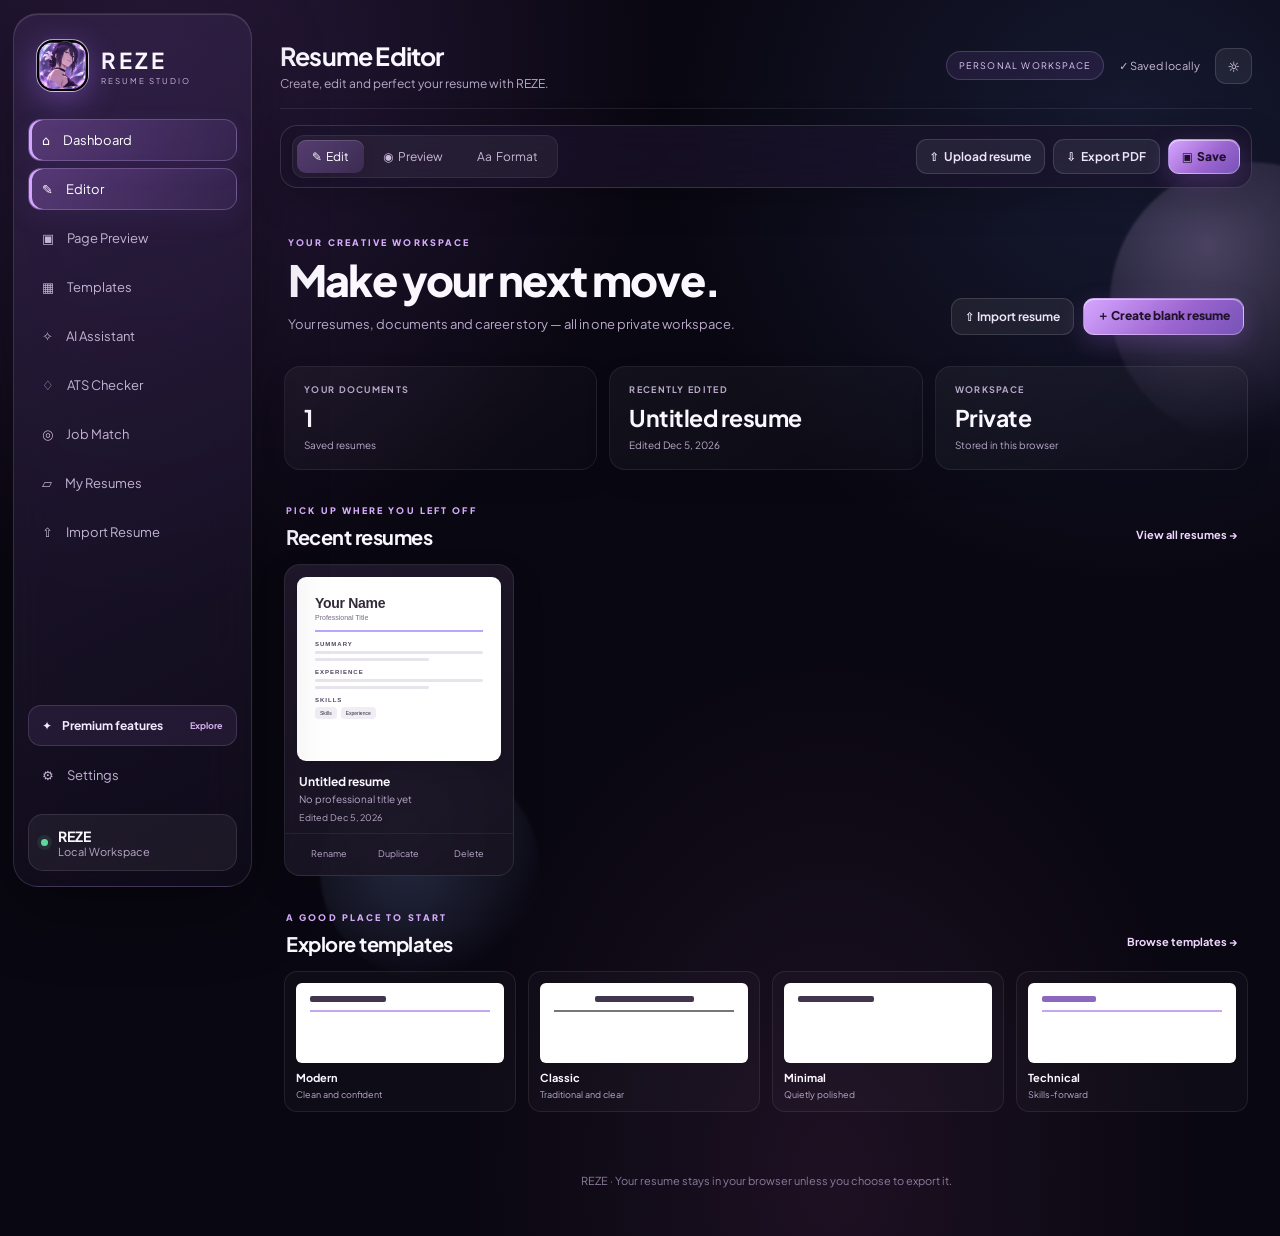
==== commit 9ce5e47f: "Add files via upload" ====
--- a/index.html
+++ b/index.html
@@ -2,13 +2,13 @@
 <html lang="en">
 <head>
 <meta charset="UTF-8"><meta name="viewport" content="width=device-width,initial-scale=1"><meta name="theme-color" content="#171222">
-<title>REZE — Liquid Glass Resume Studio</title><meta name="description" content="A premium, private resume studio. Create, refine and preview your next move."><link rel="preload" as="image" href="./reze-logo.png"><link rel="stylesheet" href="./styles.css?v=reze-groq-hybrid-v1-20261116-uploadfix2-fix1">
+<title>REZE — Liquid Glass Resume Studio</title><meta name="description" content="A premium, private resume studio. Create, refine and preview your next move."><link rel="preload" as="image" href="./reze-logo.png"><link rel="stylesheet" href="./styles.css?v=reze-groq-hybrid-v1-20261116-fix1">
 </head>
 <body>
 <div class="app-shell">
 <aside class="sidebar"><div class="brand"><div class="brand-mark"><img src="./reze-logo.png" alt="REZE anime-inspired character logo"></div><div><b>REZE</b><small>RESUME STUDIO</small></div></div>
-<nav id="nav"><button class="nav-item active" data-view="dashboard">⌂ <span>Dashboard</span></button><button class="nav-item active" data-view="editor">✎ <span>Editor</span></button><button class="nav-item" data-view="preview">▣ <span>Page Preview</span></button><button class="nav-item" data-view="templates">▦ <span>Templates</span></button><button class="nav-item" data-view="assistant">✧ <span>AI Assistant</span></button><button class="nav-item" data-view="ats">♢ <span>ATS Checker</span></button><button class="nav-item" data-view="match">◎ <span>Job Match</span></button><button class="nav-item" data-view="resumes">▱ <span>My Resumes</span></button><button class="nav-item" data-view="settings">⚙ <span>Settings</span></button></nav>
-<div class="side-bottom"><details class="premium-menu"><summary>✦ <span>Premium features</span><em>Explore</em></summary><div class="premium-menu-panel"><b>REZE Premium</b><small>Optional upgrades planned for a future release.</small><div class="premium-feature">Cloud AI resume analysis <i>Coming soon</i></div><div class="premium-feature">Advanced ATS insights <i>Coming soon</i></div><div class="premium-feature">Premium template collection <i>Coming soon</i></div><div class="premium-feature">Job-specific resume tailoring <i>Coming soon</i></div><p>No payment is collected in this version.</p></div></details><div class="workspace"><span class="status-dot"></span><div><b>REZE</b><small>Local Workspace</small></div></div></div></aside>
+<nav id="nav"><button class="nav-item active" data-view="dashboard">⌂ <span>Dashboard</span></button><button class="nav-item active" data-view="editor">✎ <span>Editor</span></button><button class="nav-item" data-view="preview">▣ <span>Page Preview</span></button><button class="nav-item" data-view="templates">▦ <span>Templates</span></button><button class="nav-item" data-view="assistant">✧ <span>AI Assistant</span></button><button class="nav-item" data-view="ats">♢ <span>ATS Checker</span></button><button class="nav-item" data-view="match">◎ <span>Job Match</span></button><button class="nav-item" data-view="resumes">▱ <span>My Resumes</span></button></nav>
+<div class="side-bottom"><details class="premium-menu"><summary>✦ <span>Premium features</span><em>Explore</em></summary><div class="premium-menu-panel"><b>REZE Premium</b><small>Optional upgrades planned for a future release.</small><div class="premium-feature">Cloud AI resume analysis <i>Coming soon</i></div><div class="premium-feature">Advanced ATS insights <i>Coming soon</i></div><div class="premium-feature">Premium template collection <i>Coming soon</i></div><div class="premium-feature">Job-specific resume tailoring <i>Coming soon</i></div><p>No payment is collected in this version.</p></div></details><button class="nav-item" data-view="settings">⚙ <span>Settings</span></button><div class="workspace"><span class="status-dot"></span><div><b>REZE</b><small>Local Workspace</small></div></div></div></aside>
 <main class="main"><header class="topbar"><div><h1>Resume Editor</h1><p>Create, edit and perfect your resume with REZE.</p></div><div class="top-actions"><span class="draft-label">PERSONAL WORKSPACE</span><span id="saveState">✓ Saved locally</span><button class="icon-btn" id="themeToggle" title="Toggle theme">☼</button></div></header>
 <div class="toolbar"><div class="tabs"><button class="tab active" data-view="editor">✎ &nbsp;Edit</button><button class="tab" data-view="preview">◉ &nbsp;Preview</button><button class="tab" data-view="templates">Aa &nbsp;Format</button></div><div class="toolbar-actions"><button class="btn secondary" type="button" id="openUpload">⇧ &nbsp;Upload resume</button><input id="importFile" type="file" accept=".json,.txt,.pdf,.docx" hidden><button class="btn secondary" id="exportPdf">⇩ &nbsp;Export PDF</button><button class="btn primary" id="saveBtn">▣ &nbsp;Save</button></div></div>
 <section id="view-dashboard" class="view active">
@@ -60,5 +60,5 @@
 <section id="view-resumes" class="view"><div class="library-shell"><div class="library-header"><div><div class="eyebrow">YOUR DOCUMENT LIBRARY</div><h2>My resumes</h2><p>Manage your drafts and working copies. Original uploads stay separate and unchanged.</p></div><button class="btn primary" id="libraryCreate">＋ New resume</button></div><div class="library-toolbar"><input id="librarySearch" type="search" placeholder="Search resumes by name or title…"><select id="librarySort"><option value="updated">Recently updated</option><option value="name">Name</option><option value="created">Date created</option></select></div><div id="resumeLibraryGrid" class="resume-card-grid"></div><div id="savedResume" hidden></div><button class="btn secondary" id="loadSaved" hidden>Load saved resume</button></div></section>
 <section id="view-settings" class="view"><div class="page-card narrow"><h2>Settings</h2><label class="setting-row">Appearance<select id="appearance"><option value="dark">Dark</option><option value="light">Light</option></select></label><label class="setting-row">Text cursor size<input type="range" id="cursorSize" min="1" max="4" value="2"></label><div class="form-section"><h3>Groq AI · Hybrid resume parsing</h3><p class="hint">REZE first extracts and classifies your resume in this browser. When you explicitly consent during an import, extracted text is sent to your Vercel API, which calls Groq. The original PDF/DOCX file is never sent to Groq.</p><label>Vercel API endpoint<input id="rezeGroqEndpoint" type="url" placeholder="https://your-project.vercel.app/api/resume/classify"></label><div class="button-row"><button class="btn secondary" id="saveGroqSettings" type="button">Save API endpoint</button><button class="btn secondary" id="testGroq" type="button">Test connection</button></div><p class="hint" id="groqStatus" aria-live="polite">Configure your deployed Vercel endpoint. The default example URL must be replaced with your actual deployment URL.</p><p class="hint">Store GROQ_API_KEY and GROQ_MODEL in Vercel Project → Settings → Environment Variables. Never add the key to GitHub, HTML, JavaScript, or browser storage. Use an HTTPS endpoint and restrict allowed origins to your REZE website.</p></div><p class="hint">Rules-based parsing always remains available. Groq is optional, runs only after per-import consent, and its suggestions must be reviewed before approval.</p></div></section>
 <footer>REZE · Your resume stays in your browser unless you choose to export it.</footer></main></div>
-<script src="./app.js?v=reze-groq-hybrid-v1-20261116-uploadfix2-fix1" defer></script><script src="./reze-import-engine.js?v=reze-groq-hybrid-v1-20261116-uploadfix2-fix1" defer></script><script src="./enhancements.js?v=reze-groq-hybrid-v1-20261116-uploadfix2-fix1" defer></script><script src="./editor-pro.js?v=reze-groq-hybrid-v1-20261116-uploadfix2-fix1" defer></script><script src="./liquid-glass.js?v=reze-groq-hybrid-v1-20261116-uploadfix2-fix1" defer></script><script src="./reze-v2.js?v=reze-groq-hybrid-v1-20261116-uploadfix2-fix1" defer></script><script src="./reze-phase2.js?v=reze-groq-hybrid-v1-20261116-uploadfix2-fix1" defer></script><script src="./reze-page-preview.js?v=reze-groq-hybrid-v1-20261116-uploadfix2-fix1" defer></script>
+<script src="./app.js?v=reze-groq-hybrid-v1-20261116-fix1" defer></script><script src="./reze-import-engine.js?v=reze-groq-hybrid-v1-20261116-fix1" defer></script><script src="./enhancements.js?v=reze-groq-hybrid-v1-20261116-fix1" defer></script><script src="./editor-pro.js?v=reze-groq-hybrid-v1-20261116-fix1" defer></script><script src="./liquid-glass.js?v=reze-groq-hybrid-v1-20261116-fix1" defer></script><script src="./reze-v2.js?v=reze-groq-hybrid-v1-20261116-fix1" defer></script><script src="./reze-phase2.js?v=reze-groq-hybrid-v1-20261116-fix1" defer></script><script src="./reze-page-preview.js?v=reze-groq-hybrid-v1-20261116-fix1" defer></script>
 </body></html>
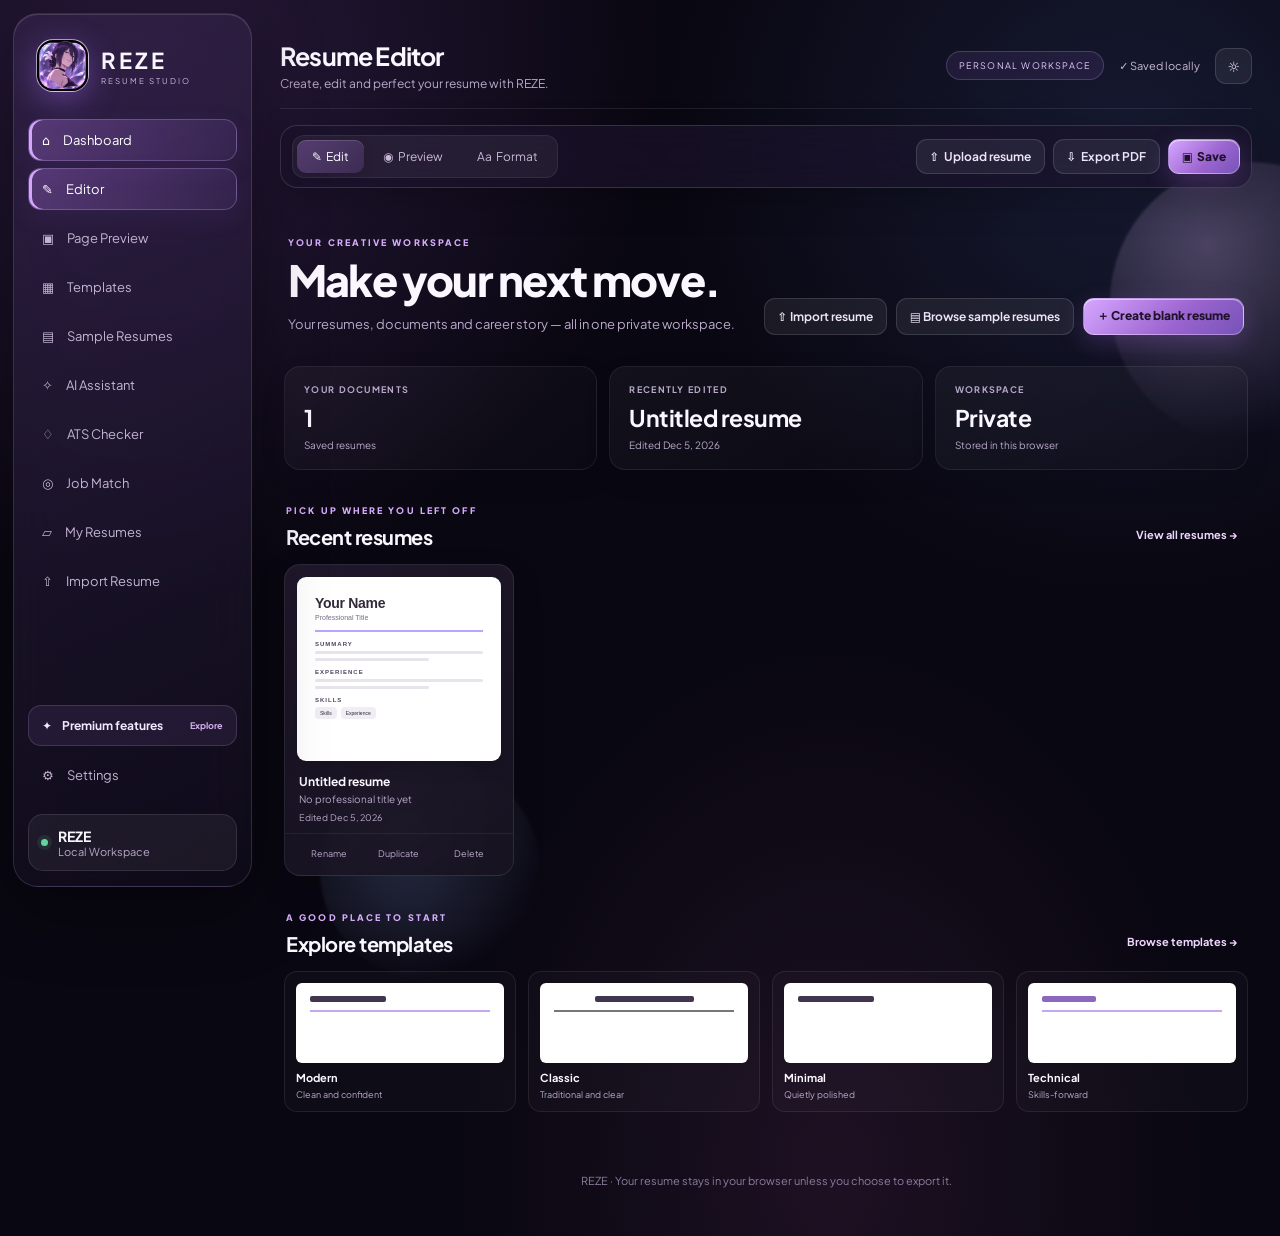
==== commit c1ff114f: "Add REZE AI assistant and sample library workspaces" ====
--- a/index.html
+++ b/index.html
@@ -2,18 +2,18 @@
 <html lang="en">
 <head>
 <meta charset="UTF-8"><meta name="viewport" content="width=device-width,initial-scale=1"><meta name="theme-color" content="#171222">
-<title>REZE — Liquid Glass Resume Studio</title><meta name="description" content="A premium, private resume studio. Create, refine and preview your next move."><link rel="preload" as="image" href="./reze-logo.png"><link rel="stylesheet" href="./styles.css?v=reze-groq-hybrid-v1-20261116-fix1">
+<title>REZE — Liquid Glass Resume Studio</title><meta name="description" content="A premium, private resume studio. Create, refine and preview your next move."><link rel="preload" as="image" href="./reze-logo.png"><link rel="stylesheet" href="./styles.css?v=reze-groq-hybrid-v1-20261116-fix1"><link rel="stylesheet" href="./reze-ai-samples.css?v=20261118-1">
 </head>
 <body>
 <div class="app-shell">
 <aside class="sidebar"><div class="brand"><div class="brand-mark"><img src="./reze-logo.png" alt="REZE anime-inspired character logo"></div><div><b>REZE</b><small>RESUME STUDIO</small></div></div>
-<nav id="nav"><button class="nav-item active" data-view="dashboard">⌂ <span>Dashboard</span></button><button class="nav-item active" data-view="editor">✎ <span>Editor</span></button><button class="nav-item" data-view="preview">▣ <span>Page Preview</span></button><button class="nav-item" data-view="templates">▦ <span>Templates</span></button><button class="nav-item" data-view="assistant">✧ <span>AI Assistant</span></button><button class="nav-item" data-view="ats">♢ <span>ATS Checker</span></button><button class="nav-item" data-view="match">◎ <span>Job Match</span></button><button class="nav-item" data-view="resumes">▱ <span>My Resumes</span></button></nav>
+<nav id="nav"><button class="nav-item active" data-view="dashboard">⌂ <span>Dashboard</span></button><button class="nav-item active" data-view="editor">✎ <span>Editor</span></button><button class="nav-item" data-view="preview">▣ <span>Page Preview</span></button><button class="nav-item" data-view="templates">▦ <span>Templates</span></button><button class="nav-item" data-view="samples">▤ <span>Sample Resumes</span></button><button class="nav-item" data-view="assistant">✧ <span>AI Assistant</span></button><button class="nav-item" data-view="ats">♢ <span>ATS Checker</span></button><button class="nav-item" data-view="match">◎ <span>Job Match</span></button><button class="nav-item" data-view="resumes">▱ <span>My Resumes</span></button></nav>
 <div class="side-bottom"><details class="premium-menu"><summary>✦ <span>Premium features</span><em>Explore</em></summary><div class="premium-menu-panel"><b>REZE Premium</b><small>Optional upgrades planned for a future release.</small><div class="premium-feature">Cloud AI resume analysis <i>Coming soon</i></div><div class="premium-feature">Advanced ATS insights <i>Coming soon</i></div><div class="premium-feature">Premium template collection <i>Coming soon</i></div><div class="premium-feature">Job-specific resume tailoring <i>Coming soon</i></div><p>No payment is collected in this version.</p></div></details><button class="nav-item" data-view="settings">⚙ <span>Settings</span></button><div class="workspace"><span class="status-dot"></span><div><b>REZE</b><small>Local Workspace</small></div></div></div></aside>
 <main class="main"><header class="topbar"><div><h1>Resume Editor</h1><p>Create, edit and perfect your resume with REZE.</p></div><div class="top-actions"><span class="draft-label">PERSONAL WORKSPACE</span><span id="saveState">✓ Saved locally</span><button class="icon-btn" id="themeToggle" title="Toggle theme">☼</button></div></header>
 <div class="toolbar"><div class="tabs"><button class="tab active" data-view="editor">✎ &nbsp;Edit</button><button class="tab" data-view="preview">◉ &nbsp;Preview</button><button class="tab" data-view="templates">Aa &nbsp;Format</button></div><div class="toolbar-actions"><button class="btn secondary" type="button" id="openUpload">⇧ &nbsp;Upload resume</button><input id="importFile" type="file" accept=".json,.txt,.pdf,.docx" hidden><button class="btn secondary" id="exportPdf">⇩ &nbsp;Export PDF</button><button class="btn primary" id="saveBtn">▣ &nbsp;Save</button></div></div>
 <section id="view-dashboard" class="view active">
 <div class="dashboard-shell">
-  <div class="dashboard-welcome"><div><div class="eyebrow">YOUR CREATIVE WORKSPACE</div><h2>Make your next move.</h2><p>Your resumes, documents and career story — all in one private workspace.</p></div><div class="dashboard-actions"><button class="btn secondary" id="dashboardImport">⇧ Import resume</button><button class="btn primary" id="dashboardCreate">＋ Create blank resume</button></div></div>
+  <div class="dashboard-welcome"><div><div class="eyebrow">YOUR CREATIVE WORKSPACE</div><h2>Make your next move.</h2><p>Your resumes, documents and career story — all in one private workspace.</p></div><div class="dashboard-actions"><button class="btn secondary" id="dashboardImport">⇧ Import resume</button><button class="btn secondary" id="dashboardSamples">▤ Browse sample resumes</button><button class="btn primary" id="dashboardCreate">＋ Create blank resume</button></div></div>
   <div class="dashboard-stat-row"><div class="dashboard-stat"><span>YOUR DOCUMENTS</span><b id="dashboardDocCount">0</b><small>Saved resumes</small></div><div class="dashboard-stat"><span>RECENTLY EDITED</span><b id="dashboardRecentName">—</b><small id="dashboardRecentDate">No recent activity</small></div><div class="dashboard-stat"><span>WORKSPACE</span><b>Private</b><small>Stored in this browser</small></div></div>
   <div class="dashboard-section-heading"><div><div class="eyebrow">PICK UP WHERE YOU LEFT OFF</div><h3>Recent resumes</h3></div><button class="text-action" id="dashboardViewAll">View all resumes →</button></div>
   <div class="resume-card-grid" id="dashboardRecentGrid"><div class="dashboard-empty"><div class="empty-symbol">✧</div><h3>Your next chapter starts here.</h3><p>Create a blank resume or import an existing document. Your first draft will appear here.</p><button class="btn primary" id="dashboardEmptyCreate">Create your first resume</button></div></div>
@@ -46,19 +46,107 @@
  <p id="originalFileStatus" class="page-preview-footnote">Your original upload remains unchanged. The pages shown here are generated from your editable resume content.</p>
  <article id="resumePreviewLarge" class="resume-paper large preview-pagination-source" aria-hidden="true"></article>
 </div></section>
-<section id="view-templates" class="view"><div class="template-workspace"><div class="page-card template-picker"><div class="eyebrow">DESIGN YOUR DOCUMENT</div><h2>Choose a template</h2><p>Select a style to see how your current resume changes. Your content stays intact.</p><div class="template-grid">
-<button class="template-option selected" data-template="modern"><div class="mini modern-mini"></div><b>Modern</b><small>Balanced, contemporary</small></button>
-<button class="template-option" data-template="classic"><div class="mini classic-mini"></div><b>Classic</b><small>Traditional and formal</small></button>
-<button class="template-option" data-template="minimal"><div class="mini minimal-mini"></div><b>Minimal</b><small>Simple, ATS-friendly</small></button>
-<button class="template-option" data-template="executive"><div class="mini executive-mini"></div><b>Executive</b><small>Confident leadership style</small></button>
-<button class="template-option" data-template="technical"><div class="mini technical-mini"></div><b>Technical</b><small>Skills-forward structure</small></button>
-<button class="template-option" data-template="compact"><div class="mini compact-mini"></div><b>Compact</b><small>Dense, space-efficient</small></button>
-<button class="template-option" data-template="creative"><div class="mini creative-mini"></div><b>Creative</b><small>Distinctive visual hierarchy</small></button></div><div class="form-section"><h3>Accent colour</h3><input type="color" id="accent" value="#a66be8"></div></div><aside class="template-preview-panel"><div class="preview-head"><div><b>Live template preview</b><small>Scaled preview of your current resume</small></div><span class="live-indicator"></span></div><div class="template-paper-wrap"><article id="templatePreview" class="resume-paper template-mini-paper"></article></div><p class="hint">Choose any template on the left. The preview updates immediately.</p><button class="btn primary" id="useTemplate" type="button">Use this template</button></aside></div></section>
+<section id="view-templates" class="view">
+<div class="template-library">
+  <div class="template-library-head"><div><div class="eyebrow">THE REZE DESIGN COLLECTION</div><h2>Find your resume style.</h2><p>Browse original REZE layouts, preview them with sample content, or get a guided recommendation.</p></div><span class="template-count-pill">10 original designs</span></div>
+  <div class="template-discovery-bar">
+    <label class="template-search"><span>⌕</span><input id="rezeTemplateSearch" type="search" placeholder="Search template names or styles..."></label>
+    <select id="rezeTemplateFilter" aria-label="Filter template style"><option value="all">All styles</option><option value="ats">ATS-first</option><option value="visual">Visual</option><option value="modern">Modern</option><option value="minimal">Minimal</option><option value="creative">Creative</option></select>
+  </div>
+  <div class="template-gallery-layout">
+    <div>
+      <div id="rezeTemplateGrid" class="reze-template-grid">
+        <button type="button" class="reze-template-card selected" data-reze-template="harvard-classic"><span class="template-thumb thumb-harvard"><i></i><b></b><em></em><em></em><em></em><strong></strong><em></em></span><span class="template-card-info"><b>Harvard Classic</b><small>Formal · Single column</small><span class="template-tags"><i class="ats-tag">ATS-first</i><i>Classic</i></span></span></button>
+        <button type="button" class="reze-template-card" data-reze-template="reze-minimal"><span class="template-thumb thumb-minimal"><i></i><b></b><em></em><em></em><strong></strong><em></em><em></em></span><span class="template-card-info"><b>REZE Minimal</b><small>Quiet · Modern · Single column</small><span class="template-tags"><i class="ats-tag">ATS-first</i><i>Minimal</i></span></span></button>
+        <button type="button" class="reze-template-card" data-reze-template="professional-sidebar"><span class="template-thumb thumb-sidebar"><i></i><b></b><em></em><em></em><strong></strong><em></em></span><span class="template-card-info"><b>Professional Sidebar</b><small>Corporate · Two column</small><span class="template-tags"><i class="visual-tag">Visual</i><i>Sidebar</i></span></span></button>
+        <button type="button" class="reze-template-card" data-reze-template="executive-elite"><span class="template-thumb thumb-executive"><i></i><b></b><em></em><em></em><strong></strong><em></em></span><span class="template-card-info"><b>Executive Elite</b><small>Leadership · Editorial</small><span class="template-tags"><i class="visual-tag">Visual</i><i>Executive</i></span></span></button>
+        <button type="button" class="reze-template-card" data-reze-template="tech-forward"><span class="template-thumb thumb-tech"><i></i><b></b><em></em><strong></strong><em></em><em></em></span><span class="template-card-info"><b>Tech Forward</b><small>Technology · Skills-forward</small><span class="template-tags"><i class="ats-tag">ATS-first</i><i>Technical</i></span></span></button>
+        <button type="button" class="reze-template-card" data-reze-template="creative-studio"><span class="template-thumb thumb-creative"><i></i><b></b><em></em><strong></strong><em></em></span><span class="template-card-info"><b>Creative Studio</b><small>Portfolio · Expressive</small><span class="template-tags"><i class="visual-tag">Visual</i><i>Creative</i></span></span></button>
+        <button type="button" class="reze-template-card" data-reze-template="fresher-first"><span class="template-thumb thumb-fresher"><i></i><b></b><em></em><em></em><strong></strong><em></em></span><span class="template-card-info"><b>Fresher First</b><small>Education · Projects-first</small><span class="template-tags"><i class="ats-tag">ATS-first</i><i>Graduate</i></span></span></button>
+        <button type="button" class="reze-template-card" data-reze-template="academic-pro"><span class="template-thumb thumb-academic"><i></i><b></b><em></em><strong></strong><em></em><em></em></span><span class="template-card-info"><b>Academic Pro</b><small>Research · Publications</small><span class="template-tags"><i class="ats-tag">ATS-first</i><i>Academic</i></span></span></button>
+        <button type="button" class="reze-template-card" data-reze-template="clinical-pro"><span class="template-thumb thumb-clinical"><i></i><b></b><em></em><em></em><strong></strong><em></em></span><span class="template-card-info"><b>Clinical Professional</b><small>Healthcare · Credentials</small><span class="template-tags"><i class="ats-tag">ATS-first</i><i>Clinical</i></span></span></button>
+        <button type="button" class="reze-template-card" data-reze-template="compact-pro"><span class="template-thumb thumb-compact"><i></i><b></b><em></em><strong></strong><em></em><em></em></span><span class="template-card-info"><b>Compact Pro</b><small>Space-efficient · Dense</small><span class="template-tags"><i class="ats-tag">ATS-first</i><i>Compact</i></span></span></button>
+      </div>
+      <div class="guided-template-card">
+        <div><div class="eyebrow">NOT SURE WHERE TO START?</div><h3>Find my template</h3><p>Tell REZE what kind of role you are applying for and get a design recommendation.</p></div>
+        <div class="guided-template-fields">
+          <label>Industry<select id="templateGuideIndustry"><option value="Software & IT">Software & IT</option><option value="Cybersecurity">Cybersecurity</option><option value="Data & Analytics">Data & Analytics</option><option value="Business & Operations">Business & Operations</option><option value="Finance & Accounting">Finance & Accounting</option><option value="Marketing & Sales">Marketing & Sales</option><option value="Project & Product">Project & Product</option><option value="HR & Administration">HR & Administration</option><option value="Healthcare & Life Sciences">Healthcare & Life Sciences</option><option value="Education & Training">Education & Training</option><option value="Design & Creative">Design & Creative</option><option value="Engineering & Manufacturing">Engineering & Manufacturing</option><option value="Customer Support & BPO">Customer Support & BPO</option><option value="Legal & Compliance">Legal & Compliance</option><option value="Hospitality & Travel">Hospitality & Travel</option><option value="Supply Chain & Logistics">Supply Chain & Logistics</option><option value="Construction & Real Estate">Construction & Real Estate</option><option value="Science & Research">Science & Research</option><option value="Public Sector & Nonprofit">Public Sector & Nonprofit</option><option value="Media & Communications">Media & Communications</option><option value="Retail & E-commerce">Retail & E-commerce</option><option value="Skilled Trades & Field Services">Skilled Trades & Field Services</option></select></label>
+          <label>Experience<select id="templateGuideLevel"><option>Fresher</option><option selected>Mid-level</option><option>Senior</option></select></label>
+          <label>Preferred style<select id="templateGuideStyle"><option>Any style</option><option>Minimalist</option><option>Modern</option><option>Professional</option><option>Creative</option></select></label>
+          <label>Main priority<select id="templateGuidePriority"><option>ATS compatibility</option><option>Visual appearance</option><option>Balanced design</option></select></label>
+          <button class="btn primary" id="findMyTemplate" type="button">Recommend a template</button>
+        </div>
+        <p class="template-recommendation" id="templateRecommendation" aria-live="polite">Your recommendation will appear here.</p>
+      </div>
+    </div>
+    <aside class="template-preview-panel">
+      <div class="preview-head"><div><b>Template preview</b><small>Illustrative fictional content · switch designs freely</small></div><span class="live-indicator"></span></div>
+      <div class="template-paper-wrap"><article id="templatePreview" class="resume-paper template-mini-paper"></article></div>
+      <label class="template-accent-label">Resume accent colour<input type="color" id="accent" value="#a66be8"></label>
+      <div class="template-preview-actions"><button class="btn secondary" id="applyTemplateCurrent" type="button">Apply to current resume</button><button class="btn primary" id="useTemplate" type="button">Create blank with this template</button></div>
+      <p class="hint">Creating a blank resume opens a new document. Applying a design to the current resume keeps its content.</p>
+    </aside>
+  </div>
+</div></section>
+<section id="view-samples" class="view">
+<div class="sample-library">
+  <div class="sample-library-head"><div><div class="eyebrow">START WITH A REALISTIC EXAMPLE</div><h2>Sample Resume Library</h2><p>Explore fictional, fully editable resume examples. Choose an industry, experience level and job title.</p></div><div class="sample-head-actions"><button class="btn secondary" id="randomSample" type="button">⤨ Surprise me</button></div></div>
+  <div class="sample-filter-panel">
+    <label class="sample-search">Search samples<input id="sampleSearch" type="search" placeholder="Search by role, industry or skill..."></label>
+    <label>Industry<select id="sampleIndustryFilter"><option value="all">All 22 industries</option></select></label>
+    <label>Experience level<select id="sampleLevelFilter"><option value="all">All experience levels</option><option value="fresher">Fresher</option><option value="mid">Mid-level</option><option value="senior">Senior</option></select></label>
+    <label>Job role<select id="sampleRoleFilter"><option value="all">All job roles</option></select></label>
+  </div>
+  <div class="sample-content-grid">
+    <div class="sample-results-column"><div class="sample-results-header"><div><b id="sampleResultCount">66 sample profiles</b><small>22 industries · 3 experience levels · additional roles can be generated</small></div></div><div id="sampleGrid" class="sample-grid" aria-live="polite"></div>
+      <div class="sample-generate-card"><div><div class="eyebrow">NEED A DIFFERENT ROLE?</div><h3>Generate a role-specific sample</h3><p>Use the built-in fictional profile generator. It works without an AI provider.</p></div><div class="sample-generate-fields"><label>Job title<input id="customSampleRole" placeholder="e.g. Cloud Security Engineer"></label><label>Experience<select id="customSampleLevel"><option value="fresher">Fresher</option><option value="mid" selected>Mid-level</option><option value="senior">Senior</option></select></label><button class="btn primary" id="generateCustomSample" type="button">Generate sample</button></div></div>
+    </div>
+    <aside class="sample-preview-panel">
+      <div class="sample-preview-head"><div><div class="eyebrow">LIVE SAMPLE PREVIEW</div><h3 id="samplePreviewTitle">Choose a sample</h3><p id="samplePreviewMeta">Preview the fictional resume before using it.</p></div><select id="samplePreviewTemplate" aria-label="Preview template"></select></div>
+      <div class="sample-paper-viewport"><article id="samplePreviewPaper" class="resume-paper sample-resume-paper"><div class="sample-empty-state">Select a sample to see its full resume.</div></article></div>
+      <div class="sample-preview-actions"><button class="btn secondary" id="resetSamplePreview" type="button">Reset preview</button><button class="btn primary" id="useSample" type="button" disabled>Use this sample</button></div>
+      <p class="sample-fiction-note">Every profile is fictional and intended for demonstration. Replace all sample details with your own before applying for a role.</p>
+    </aside>
+  </div>
+</div></section>
 <section id="view-ats" class="view"><div class="page-card narrow"><h2>ATS readiness</h2><p>A practical checklist based on the content in your current resume. This is a heuristic, not a guarantee of passing an ATS.</p><div class="score-row"><div class="score" id="atsScore">0%</div><div><b>Resume completeness</b><small id="atsLabel">Add your details to get started.</small></div></div><div id="atsChecks" class="checks"></div></div></section>
-<section id="view-match" class="view"><div class="page-card narrow"><h2>Job description match</h2><p>Compare your resume wording with a job description. Only add skills you genuinely have.</p><label>Paste job description<textarea id="jobDescription" rows="10" placeholder="Paste the job description here..."></textarea></label><button class="btn primary" id="runMatch">Analyse match</button><div id="matchResults"></div></div></section>
-<section id="view-assistant" class="view"><div class="page-card narrow"><h2>Writing assistant</h2><p>Local writing helpers. These suggestions do not invent experience or qualifications.</p><label>Paste a bullet or summary<textarea id="assistantInput" rows="5" placeholder="Paste text you want to improve..."></textarea></label><div class="button-row"><button class="btn primary" id="rewriteBullet">Strengthen wording</button><button class="btn secondary" id="makeConcise">Make concise</button></div><label>Suggestion<textarea id="assistantOutput" rows="5" readonly></textarea></label><button class="btn secondary" id="useSuggestion">Use in summary</button></div></section>
+<section id="view-match" class="view"><div class="match-workspace">
+  <div class="page-card narrow"><div class="eyebrow">ROLE-SPECIFIC ALIGNMENT</div><h2>Job description matching</h2><p>Compare the active resume with a role's requirements. Scores are REZE estimates, not a hiring or ATS guarantee.</p>
+    <label>Job title (optional)<input id="matchJobTitle" placeholder="e.g. Cybersecurity Analyst"></label>
+    <label>Paste job description<textarea id="jobDescription" rows="9" placeholder="Paste the complete job description here..."></textarea></label>
+    <label class="consent-inline"><input type="checkbox" id="matchContextConsent"><span><b>Use my active resume for this comparison</b><small>Required to calculate a match. Resume content is used only for this request.</small></span></label>
+    <div class="button-row"><button class="btn primary" id="runMatch" type="button">Analyse job match</button><button class="btn secondary" id="clearMatch" type="button">Clear</button></div>
+    <div id="matchResults" aria-live="polite"></div>
+  </div>
+</div></section>
+<section id="view-assistant" class="view"><div class="ai-assistant-workspace">
+  <div class="ai-assistant-heading"><div><div class="eyebrow">REZE INTELLIGENCE</div><h2>Your resume writing partner.</h2><p>Ask questions or choose a focused tool. REZE suggests edits; you decide what goes into your resume.</p></div><span class="ai-status-pill"><i></i> Review before applying</span></div>
+  <div class="ai-privacy-strip"><label class="consent-inline"><input type="checkbox" id="aiContextConsent"><span><b>Allow context from my active resume</b><small>Off by default. When enabled, relevant resume details may be sent to your configured REZE AI service for this request. You can turn this off any time.</small></span></label><button class="text-action" id="aiClearChat" type="button">Clear chat</button></div>
+  <div class="ai-assistant-layout">
+    <aside class="ai-tools-panel"><div class="ai-panel-title"><b>Writing tools</b><small>Choose what you want help with</small></div>
+      <button class="ai-tool-card" id="rewriteBullet" data-ai-tool="rewrite" type="button"><span>✦</span><b>Improve content</b><small>Make existing text clearer and stronger</small></button>
+      <button class="ai-tool-card" id="makeConcise" data-ai-tool="concise" type="button"><span>↗</span><b>Make concise</b><small>Remove filler without losing facts</small></button>
+      <button class="ai-tool-card" data-ai-tool="summary" type="button"><span>▤</span><b>Professional summary</b><small>Create a summary from provided facts</small></button>
+      <button class="ai-tool-card" data-ai-tool="experience" type="button"><span>▣</span><b>Experience writer</b><small>Improve role responsibilities and bullets</small></button>
+      <button class="ai-tool-card" data-ai-tool="ats" type="button"><span>◇</span><b>ATS keyword suggestions</b><small>Use relevant, truthful keywords</small></button>
+      <button class="ai-tool-card" data-ai-tool="skills" type="button"><span>✧</span><b>Skills suggestions</b><small>Identify skills to verify and include</small></button>
+      <button class="ai-tool-card" data-ai-tool="grammar" type="button"><span>Aa</span><b>Grammar correction</b><small>Fix language while preserving meaning</small></button>
+      <button class="ai-tool-card ai-tool-match" id="openAssistantMatch" type="button"><span>◎</span><b>Match a job description</b><small>Compare your resume with a target role</small></button>
+    </aside>
+    <div class="ai-main-panel">
+      <div class="ai-chat-panel"><div class="ai-chat-head"><div><b>Ask REZE</b><small>General advice or help with your resume</small></div><span class="ai-chat-indicator">● Ready</span></div>
+        <div id="aiChatMessages" class="ai-chat-messages" aria-live="polite"><div class="ai-message assistant"><b>REZE Assistant</b><p>Hi! I can help improve resume content, explain how to present your experience, or tailor your wording to a job description. Share some text or enable resume context above.</p></div></div>
+        <div class="ai-chat-composer"><textarea id="aiChatInput" rows="2" placeholder="Ask a resume question..."></textarea><button class="btn primary" id="aiSendChat" type="button">Send ↗</button></div>
+      </div>
+      <div class="ai-writing-panel"><div class="ai-writing-head"><div><b>Content improvement</b><small>Paste text or choose a resume section to improve</small></div><span id="aiToolStatus" class="ai-tool-status" aria-live="polite">No AI request running</span></div>
+        <div class="ai-writing-fields"><label>Text to improve<textarea id="assistantInput" rows="4" placeholder="Paste a summary, responsibility, achievement or other resume text..."></textarea></label><label>Apply to<select id="assistantTarget"><option value="summary">Professional summary</option><option value="manual">Keep as copy only</option></select></label></div>
+        <div class="ai-review-panel" id="aiReviewPanel" hidden><div class="ai-review-title"><div><div class="eyebrow">REVIEW BEFORE APPLYING</div><b>Compare and refine the suggestion</b></div><span class="ai-review-badge">Not applied</span></div><div class="ai-comparison-grid"><div><label>Original content</label><div id="aiOriginalText" class="ai-original-content"></div></div><div><label>Suggested content · editable</label><textarea id="assistantOutput" rows="6" aria-label="Edit AI suggestion before applying"></textarea></div></div><div class="ai-review-actions"><button class="btn secondary" id="aiReject" type="button">Reject</button><button class="btn secondary" id="aiRegenerate" type="button">Regenerate</button><button class="btn secondary" id="aiCopy" type="button">Copy</button><button class="btn primary" id="useSuggestion" type="button">Apply changes</button></div></div>
+      </div>
+    </div>
+  </div>
+</div></section>
 <section id="view-resumes" class="view"><div class="library-shell"><div class="library-header"><div><div class="eyebrow">YOUR DOCUMENT LIBRARY</div><h2>My resumes</h2><p>Manage your drafts and working copies. Original uploads stay separate and unchanged.</p></div><button class="btn primary" id="libraryCreate">＋ New resume</button></div><div class="library-toolbar"><input id="librarySearch" type="search" placeholder="Search resumes by name or title…"><select id="librarySort"><option value="updated">Recently updated</option><option value="name">Name</option><option value="created">Date created</option></select></div><div id="resumeLibraryGrid" class="resume-card-grid"></div><div id="savedResume" hidden></div><button class="btn secondary" id="loadSaved" hidden>Load saved resume</button></div></section>
-<section id="view-settings" class="view"><div class="page-card narrow"><h2>Settings</h2><label class="setting-row">Appearance<select id="appearance"><option value="dark">Dark</option><option value="light">Light</option></select></label><label class="setting-row">Text cursor size<input type="range" id="cursorSize" min="1" max="4" value="2"></label><div class="form-section"><h3>Groq AI · Hybrid resume parsing</h3><p class="hint">REZE first extracts and classifies your resume in this browser. When you explicitly consent during an import, extracted text is sent to your Vercel API, which calls Groq. The original PDF/DOCX file is never sent to Groq.</p><label>Vercel API endpoint<input id="rezeGroqEndpoint" type="url" placeholder="https://your-project.vercel.app/api/resume/classify"></label><div class="button-row"><button class="btn secondary" id="saveGroqSettings" type="button">Save API endpoint</button><button class="btn secondary" id="testGroq" type="button">Test connection</button></div><p class="hint" id="groqStatus" aria-live="polite">Configure your deployed Vercel endpoint. The default example URL must be replaced with your actual deployment URL.</p><p class="hint">Store GROQ_API_KEY and GROQ_MODEL in Vercel Project → Settings → Environment Variables. Never add the key to GitHub, HTML, JavaScript, or browser storage. Use an HTTPS endpoint and restrict allowed origins to your REZE website.</p></div><p class="hint">Rules-based parsing always remains available. Groq is optional, runs only after per-import consent, and its suggestions must be reviewed before approval.</p></div></section>
+<section id="view-settings" class="view"><div class="page-card narrow"><h2>Settings</h2><label class="setting-row">Appearance<select id="appearance"><option value="dark">Dark</option><option value="light">Light</option></select></label><label class="setting-row">Text cursor size<input type="range" id="cursorSize" min="1" max="4" value="2"></label><div class="form-section"><h3>REZE AI Assistant · Provider-independent service</h3><p class="hint">Set the HTTPS URL of your deployed Vercel AI endpoint. Provider API keys stay on the server and are never stored in this browser.</p><label>REZE AI endpoint<input id="rezeAiEndpoint" type="url" placeholder="https://your-project.vercel.app/api/ai/assist"></label><div class="button-row"><button class="btn secondary" id="saveAiEndpoint" type="button">Save AI endpoint</button><button class="btn secondary" id="testAiEndpoint" type="button">Test connection</button></div><p class="hint" id="aiEndpointStatus" aria-live="polite">AI writing tools remain unavailable until a secure endpoint is configured. The sample library works without AI.</p></div><div class="form-section"><h3>Groq AI · Hybrid resume parsing</h3><p class="hint">REZE first extracts and classifies your resume in this browser. When you explicitly consent during an import, extracted text is sent to your Vercel API, which calls Groq. The original PDF/DOCX file is never sent to Groq.</p><label>Vercel API endpoint<input id="rezeGroqEndpoint" type="url" placeholder="https://your-project.vercel.app/api/resume/classify"></label><div class="button-row"><button class="btn secondary" id="saveGroqSettings" type="button">Save API endpoint</button><button class="btn secondary" id="testGroq" type="button">Test connection</button></div><p class="hint" id="groqStatus" aria-live="polite">Configure your deployed Vercel endpoint. The default example URL must be replaced with your actual deployment URL.</p><p class="hint">Store GROQ_API_KEY and GROQ_MODEL in Vercel Project → Settings → Environment Variables. Never add the key to GitHub, HTML, JavaScript, or browser storage. Use an HTTPS endpoint and restrict allowed origins to your REZE website.</p></div><p class="hint">Rules-based parsing always remains available. Groq is optional, runs only after per-import consent, and its suggestions must be reviewed before approval.</p></div></section>
 <footer>REZE · Your resume stays in your browser unless you choose to export it.</footer></main></div>
-<script src="./app.js?v=reze-groq-hybrid-v1-20261116-fix1" defer></script><script src="./reze-import-engine.js?v=reze-groq-hybrid-v1-20261116-fix1" defer></script><script src="./enhancements.js?v=reze-groq-hybrid-v1-20261116-fix1" defer></script><script src="./editor-pro.js?v=reze-groq-hybrid-v1-20261116-fix1" defer></script><script src="./liquid-glass.js?v=reze-groq-hybrid-v1-20261116-fix1" defer></script><script src="./reze-v2.js?v=reze-groq-hybrid-v1-20261116-fix1" defer></script><script src="./reze-phase2.js?v=reze-groq-hybrid-v1-20261116-fix1" defer></script><script src="./reze-page-preview.js?v=reze-groq-hybrid-v1-20261116-fix1" defer></script>
+<script src="./app.js?v=reze-groq-hybrid-v1-20261116-fix1" defer></script><script src="./reze-import-engine.js?v=reze-groq-hybrid-v1-20261116-fix1" defer></script><script src="./enhancements.js?v=reze-groq-hybrid-v1-20261116-fix1" defer></script><script src="./editor-pro.js?v=reze-groq-hybrid-v1-20261116-fix1" defer></script><script src="./liquid-glass.js?v=reze-groq-hybrid-v1-20261116-fix1" defer></script><script src="./reze-v2.js?v=reze-groq-hybrid-v1-20261116-fix1" defer></script><script src="./reze-phase2.js?v=reze-groq-hybrid-v1-20261116-fix1" defer></script><script src="./reze-page-preview.js?v=reze-groq-hybrid-v1-20261116-fix1" defer></script><script src="./reze-ai-samples.js?v=20261118-1" defer></script>
 </body></html>
